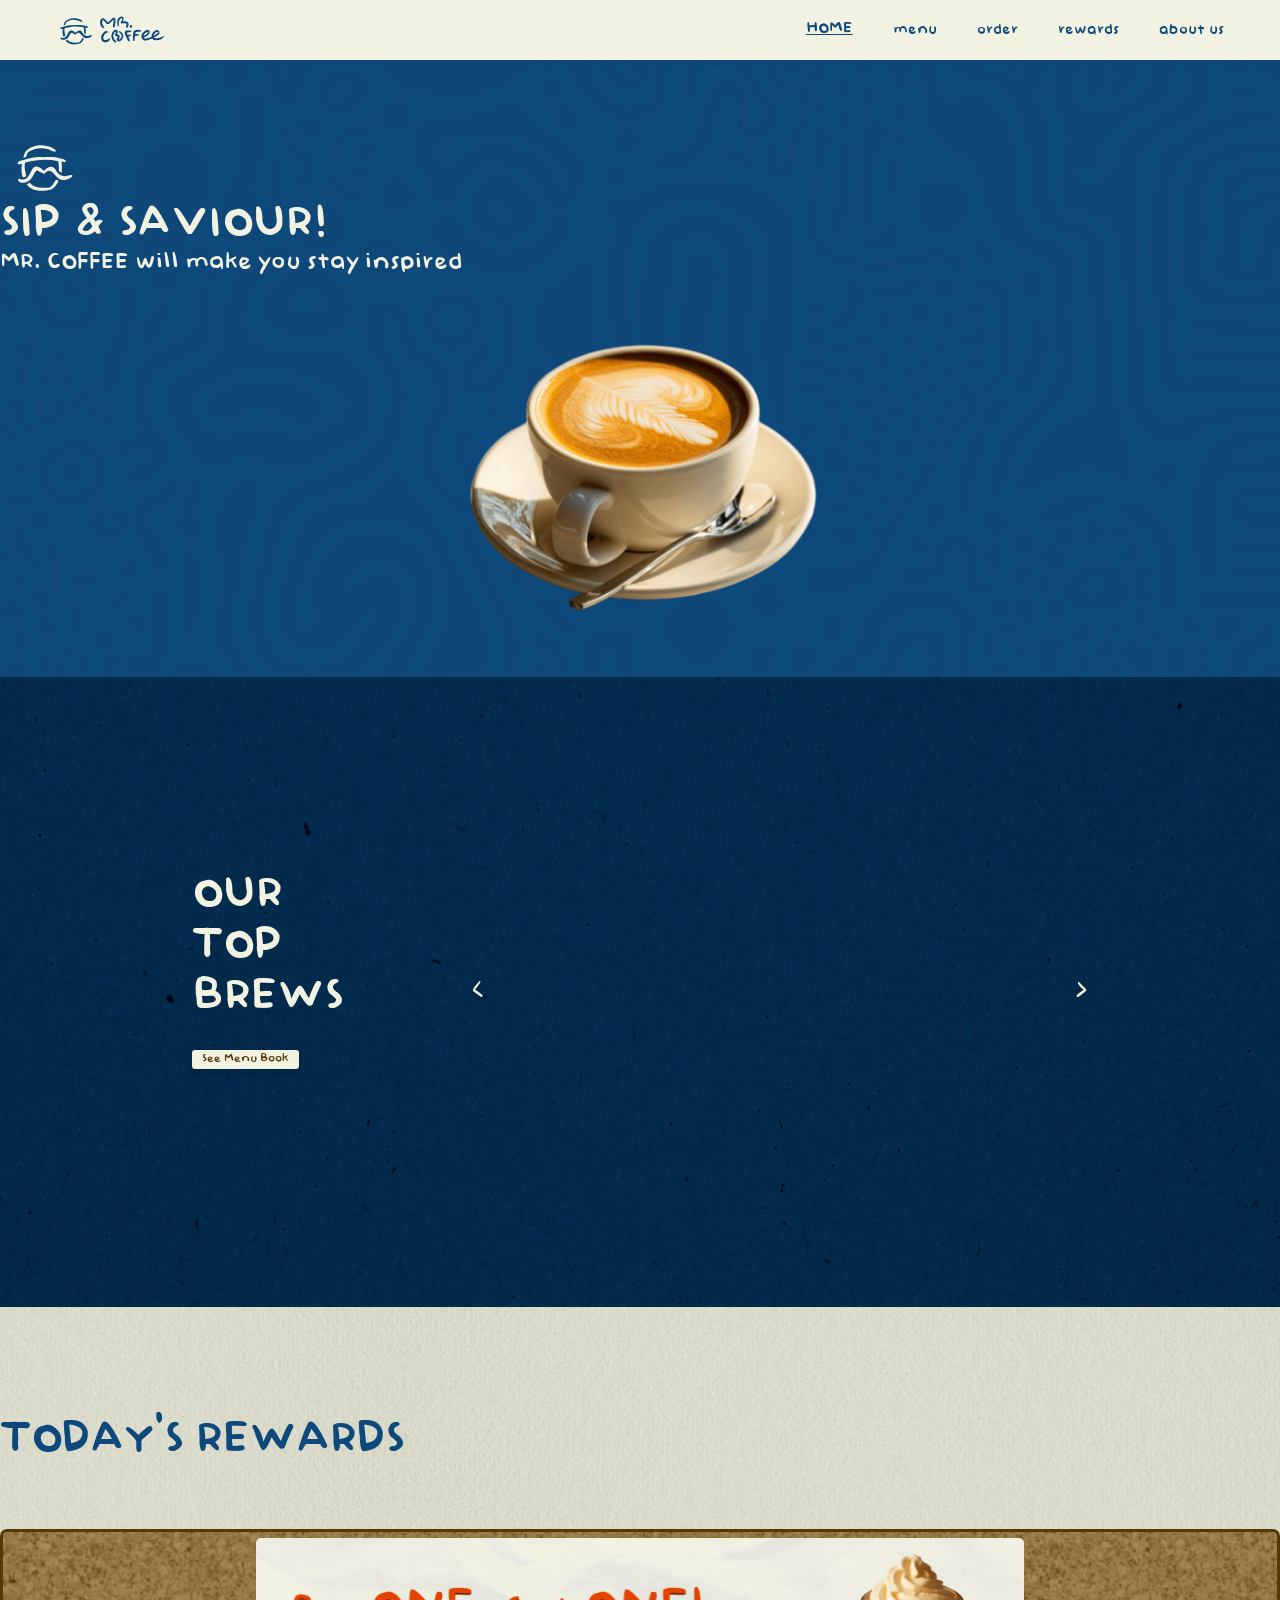
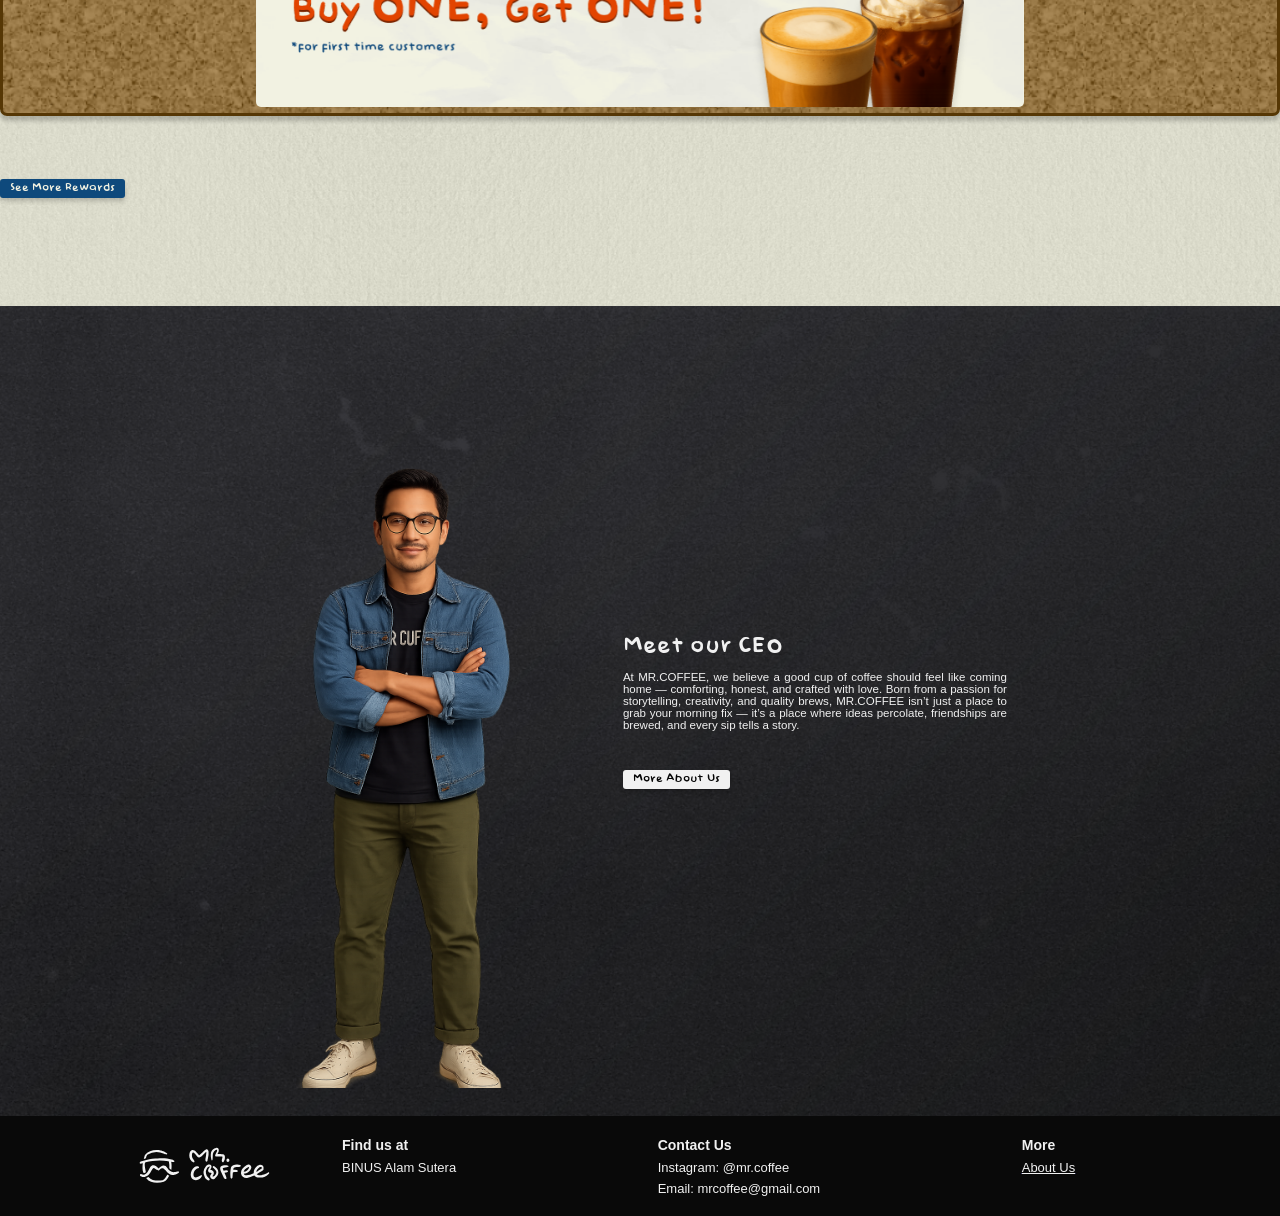
==== index.html @ 1f063736 "Rename home.html to index.html" ====
<!DOCTYPE html>
<html lang="en">
<head>
    <meta charset="UTF-8">
    <meta name="viewport" content="width=device-width, initial-scale=1.0">
    <title>MR. COFFEE</title>
    <link rel="icon" type="image/x-icon" href="/assets/vectors/icon_offwhite.svg">
    <link rel="stylesheet" href="/style.css">
</head>
<body>
    <header>
        <div id="header-div">
            <a>
                <img src="/assets/vectors/typeface_blue.svg" id="header-logo"> 
            </a>
            <div id="navbar">
                <a class="active">home</a>
                <a href="/html/menu.html">menu</a>
                <a href="/html/order.html">order</a>
                <a href="/html/rewards.html">rewards</a>
                <a href="/html/about us.html">about us</a>
            </div>
            <div id="navbar-mobile">
                <img src="/assets/vectors/hamburger-svgrepo-com.svg" id="hamburger"> 
            </div>
        </div>
        <div id="navbar-popup" class="hidden">
            <div id="sidebar">
                <div id="sidebar-navbar">
                    <a class="active">home</a>
                    <a href="/html/menu.html">menu</a>
                    <a href="/html/order.html">order</a>
                    <a href="/html/rewards.html">rewards</a>
                    <a href="/html/about us.html">about us</a>
                </div>
            </div>
        </div>
    </header>
    <main>
        <div id="main-banner">
            <div class="title-div fade">
                <img src="/assets/vectors/icon_offwhite.svg" id="banner-logo"> 
                <h1 id="main-banner-title" class="offwhite-text">SIP & SAVIOUR!</h1>
                <h2 id="tagline" class="offwhite-text">MR. COFFEE will make you stay inspired</h2>
            </div>
            <img src="/assets/images//main banner coffee.png" id="coffee-banner" class="fade">
        </div>

        <div id="top-sellers-banner">
            <div class="side-title-div">
                <h1 class="offwhite-text">OUR</h1>
                <h1 class="offwhite-text">TOP</h1>
                <h1 class="offwhite-text">BREWS</h1>
                <button id="menu-redirect" onclick="document.location='menu.html'">See Menu Book</button>
            </div>
            <div id="best-seller-items-div">
                <div id="left-arrow" class="arrows">
                    &lt;
                </div>
                <div id="carousel">
                </div>
                <div id="right-arrow" class="arrows">
                    &gt;
                </div>
            </div>
        </div>

        <div id="rewards-banner">
            <h1 class="blue-text">TODAY'S REWARDS</h1>
            <div class="corkboard" id="home-corkboard">
                <img src="/assets/images/dummy reward.png"> 
            </div>
            <button id="rewards-redirect" onclick="document.location='rewards.html'">See More Rewards</button>
        </div>

        <div id="about-us-banner">
            <img src="/assets/images/ceo.png">
            <div id="about-us-text">
                <h2 class="white-text">Meet our CEO</h2>
                <p class="white-text">
                    At MR.COFFEE, we believe a good cup of coffee should feel like coming home — comforting, honest, and crafted with love. Born from a passion for storytelling, creativity, and quality brews, MR.COFFEE isn’t just a place to grab your morning fix — it’s a place where ideas percolate, friendships are brewed, and every sip tells a story.
                </p>
                <button id="about-us-redirect" onclick="document.location='about us.html'">More About Us</button>
            </div>
        </div>
    </main>
    <footer>
        <img src="/assets/vectors/typeface_white.svg" id="footer-logo"> 
        <div id="footer-div">
            <div>
                <p class="footer-header">Find us at</p>
                <p>BINUS Alam Sutera</p>
            </div>
            <div>
                <p class="footer-header">Contact Us</p>
                <p>Instagram: @mr.coffee</p>
                <p>Email: mrcoffee@gmail.com</p>
            </div>
            <div style="margin-right: 6vw;">
                <p class="footer-header">More</p>
                <a href="/html/about us.html"><p>About Us</p></a>
            </div>
        </div>
    </footer>
</body>
<script src="/js/script.js"></script>
<script src="/js/home.js"></script>
</html>
---- style.css ----
@font-face {
  font-family: Baby Doll;
  src: url(/assets/fonts/baby_doll.ttf);
}

body {
    margin: 0;
}

header {
    height: 60px;
    background-color: #F2F2E2;
    box-shadow: 0 3px 5px rgba(0, 0, 0, 0.05);
    position: fixed;
    width: 100%;
    z-index: 100;
}

#header-div {
    height: 60px;
    display: flex;
    overflow: hidden;
    align-items: center;
    justify-content: space-between;
}

#header-div a img {
    height: 120px;
    margin-left: 4vw;
    margin-top: 5px;
}

#header-div a img:hover {
    cursor: pointer;
}

#navbar {
    display: flex;
    gap: 40px;
    margin-right: 4.4vw;
}

#navbar-mobile {
    display: none;
}

#navbar a {
    color: #0E497C;
    font-family: Baby Doll;
    font-size: 1rem;
    transition: 50ms;
    position: relative;
    text-decoration: none;
}

#navbar a:hover {
    font-size: 1.1rem;
    margin-top: -3px;
    cursor: pointer;
    color: #2273bb;
    text-transform: uppercase;
    transition: 100ms;
}

#navbar a.active {
    font-size: 1.1rem;
    margin-top: -2px;
    text-transform: uppercase;
    text-decoration: underline;
}

#navbar a.active:hover {
    color: #0E497C !important;
}

#navbar-mobile img {
    width: 20px;
    margin-right: 4.4vw;
}

#navbar-popup {
    position: absolute;
    z-index: 9;
}

#sidebar {
    position: absolute;
    width: 30vw;
    height: auto;
    background-color: #e9e9d5;
    left: 70vw;
    top: 0;
    border-bottom-left-radius: 5px;
    box-shadow: 0px 3px 5px rgba(0, 0, 0, 0.2);
}

#sidebar-navbar {
    display: flex;
    flex-direction: column;
    gap: 40px;
    text-align: center;
    padding-top: 20%;
    padding-bottom: 20%;
}

#sidebar-navbar a {
    color: #0E497C;
    font-family: Baby Doll;
    font-size: 1rem;
    transition: 50ms;
    position: relative;
    text-decoration: none;
}

#sidebar-navbar a.active {
    font-size: 1.1rem;
    margin-top: -2px;
    text-transform: uppercase;
    text-decoration: underline;
}

#main-banner {
    height: auto;
    background-image: url(/assets/images/main\ banner\ background.png);
    background-size: cover;
    padding-top: 60px;
    padding-bottom: 60px;
    display: flex;
    flex-direction: column;
    justify-content: space-between;
    overflow-y: hidden;
}

#top-sellers-banner {
    height: 70vh;
    background-image: url(/assets/images/best\ seller\ background.png);
    background-size: cover;
    display: flex;
    overflow: hidden;
    padding-left: 15vw;
    padding-right: 15vw;
    justify-content: space-between;
}

#rewards-banner {
    height: auto;
    background-image: url(/assets/images/rewards\ background.png);
    background-size: cover;
    justify-items: center;
}

#about-us-banner {
    height: 90vh;
    background-image: url(/assets/images/about\ us\ background.png);
    background-size: cover;
    display: flex;
    align-items: center;
    overflow: hidden;
    justify-content: center;
}

footer {
    height: 100px;
    background-color: rgb(9, 9, 9);
    overflow: hidden;
    display: flex;
    align-items: center;
    padding-left: 10vw;
    padding-right: 10vw;
}

#footer-div {
    padding-left: 5vw;
    justify-content: space-between;
    display: flex;
    height: auto;
    width: 80%;
    justify-self: center;
}

h1 {
    font-family: Baby Doll;
    font-size: 4vw;
    font-weight: 100;
    margin: 0;
    align-self: center;
    width: auto;
}

h2 {
    font-family: Baby Doll;
    font-size: 2vw;
    font-weight: 100;
    margin: 0;
    align-self: center;
    width: auto;
}

h3 {
    font-family: Baby Doll;
    font-size: 1.5vw;
    font-weight: 100;
    margin: 0;
    align-self: center;
    width: auto;
}

.offwhite-text {
    color: #F2F2E2;
}

.white-text {
    color: #f1f1f1;
}

.brown-text {
    color: #563705;
}

.blue-text {
    color: #0E497C;
}

.title-div {
    justify-items: center;
    flex-direction: column;
    margin-top: 7vh;
}

#coffee-banner {
    width: 30vw;
    margin-top: 5vh;
    align-self: center;
    justify-self: end;
    transition: 1000ms;
    user-select: none;
}

#coffee-banner:hover {
    transform: scale(1.02);
    transition: 1000ms;
}

.side-title-div {
    display: flexbox;
    align-content: center;
    padding-bottom: 5vh;
}

#banner-logo {
    width: 7vw;
    margin-bottom: -2vh;
    align-self: center;
    user-select: none;
}

#best-seller-items-div {
    display: flex;
    width: 100%;
    justify-content: space-between;
    height: 100%;
    align-items: center;
    padding-left: 10vw;
}

.best-seller-item { 
    justify-content: center;
    aspect-ratio : 1 / 1;
    height: 80%;
    align-items: center;
    display: none;
}

.best-seller-name { 
    font-family: Baby Doll;
    font-size: 1.3vw;
    letter-spacing: 0.2rem;
    color: #050505;
    text-align: center;
    width: auto;
    position: absolute;
    margin-top: 0vh;
    z-index: 2;
    background-image: url(/assets/images/cardboard.avif);
    filter: brightness(1.2);
    padding: 5px 3vw 1px 3vw;
    border-radius: 2px;
    box-shadow: 0px 4px 3px rgba(0, 0, 0, 0.3);
    transition: 500ms;
    text-transform: uppercase;
}

.best-seller-price {
    font-family: Baby Doll;
    font-size: 1.3vw;
    letter-spacing: 0.2rem;
    color: #61410F;
    text-align: center;
    width: auto;
    position: absolute;
    margin-top: 0vh;
    z-index: 1;
    background-color: #F2F2E2;
    padding: 0px 1vw 0px 1vw;
    border-radius: 2px;
    box-shadow: 0px 4px 3px rgba(0, 0, 0, 0.3);
    transition: 500ms;
}

.best-seller-name h3 { 
    margin: 0;
}

.best-seller-price h3 { 
    margin: 0;
}

.best-seller-image { 
    display: flex;
    width: 100%;
    justify-content: center;
    z-index: 0;
}

.best-seller-image img { 
    height: 15vw;
    filter: drop-shadow(0px 10px 10px rgba(0, 0, 0, 0.3)) grayscale(100%);
    transition: 500ms;
    user-select: none;
}

.best-seller-item:hover .best-seller-image img { 
    filter: drop-shadow(0px 10px 10px rgba(0, 0, 0, 0.3)) grayscale(40%);
    transform: scale(1.03);
    padding-bottom: 3vh;
    transition: 500ms;
}

.best-seller-item:hover .best-seller-name{ 
    font-size: 1.6vw;
    margin-top: 25vh;
    padding: 5px 3vw 3px 3vw;
    transition: 500ms;
}

.best-seller-item:hover .best-seller-price{ 
    margin-top: calc(25vh - 5vw);
    transition: 500ms;
    font-size: 1.6vw;
    transition-delay: 50ms;
    opacity: 100;
}

button {
    font-size: 1vw;
    font-family: Baby Doll;
    border-radius: 3px;
    border: none;
    padding: 3px 10px 3px 10px;
    box-shadow: 0px 3px 5px rgba(0, 0, 0, 0.2);
    transition: 100ms;
    width: auto;
}

button:hover {
    transform: scale(1.03);
    filter: brightness(0.9);
    cursor: pointer;
    transition: 100ms;
}

button:active {
    filter: brightness(0.7);
    transition: 0;
}

#menu-redirect {
    background-color: #F2F2E2;
    color: #563705;
    margin-top: 3vh;
}

.arrows {
    user-select: none;
    font-size: 2vw;
    font-family: Baby Doll;
    color: #F2F2E2;
    transition: 100ms;
    z-index: 3;
    text-shadow: 0px 3px 5px rgba(0, 0, 0, 0.2);
}

.arrows:hover {
    filter: brightness(0.9);
    cursor: pointer;
    transition: 100ms;
}

.arrows:active {
    filter: brightness(0.7);
    transition: 100ms;
}

@keyframes fading {
    0% { opacity: 0;}
    10% { opacity: 1;}
    90% { opacity: 1;}
    100% { opacity: 0;}
}

.slide-active {
    display: flex;
    animation: fading 5s forwards;
}

.corkboard {
    background-image: url(/assets/images/cork\ board.png);
    background-size: cover;
    border-radius: 7px;
    border-color: #563705;
    border-width: 3px;
    border-style: solid;
    box-shadow: 0px 5px 4px rgba(0, 0, 0, 0.2);
}

#home-corkboard {
    margin-top: 7vh;
    justify-self: center;
    display: flex;
    justify-content: center;
    align-content: center;
    padding: 0.5vw;
}

#rewards-banner h1 {
    padding-top: 12vh;
    justify-self: center;
}

#home-corkboard img {
    width: 60vw;
    border-radius: 5px;
    transition: 500ms;
}

#home-corkboard img:hover {
    filter: brightness(1.05);
    transform: scale(1.005);
    transition: 500ms;
    cursor: pointer;
}

#rewards-redirect {
    margin-top: 7vh;
    margin-bottom: 12vh;
    background-color: #0E497C;
    color: #F2F2E2;
}

#about-us-banner img {
    height: 50vw;
    margin-top: calc(30vw - 30vh);
    user-select: none;
}

#about-us-text {
    width: 30%;
    margin-right: 6vw;
}

#about-us-text p {
    font-family: Helvetica, sans-serif;
    font-weight: 400;
    font-size: 0.9vw;
    text-wrap: wrap;
    text-align: justify;
}

#about-us-redirect {
    background-color: #f1f1f1;
    color: #050505;
    margin-top: 3vh;
}

#footer-logo {
    height: 150px;
    user-select: none;
}

footer div p {
    color: #f1f1f1;
    font-family: Helvetica, sans-serif;
    font-size: 13px;
    text-wrap: wrap;
    line-height: 8px;
}

.footer-header {
    font-size: 14px;
    font-weight: bold;
    line-height: 10px;
}

footer div a p {
    text-decoration: underline;
}

footer div a p:hover {
    filter: brightness(0.9);
    cursor: pointer;
}

#menu-div, #order-div, #rewards-div {
    height: auto;
    min-height: calc(82vh - 160px);
    padding-top: calc(60px + 8vh);
    padding-bottom: 10vh;
    background-image: url(/assets/images/rewards\ background.png);
    justify-items: center;
}

#menu-div > :first-child, #order-div > :first-child, #rewards-div > :first-child, #ceo-div > :first-child, #order-complete > :first-child {
    font-size: 3vw;
}

#menu-container {
    display: flex;
    margin-top: 5vh;
    width: 60vw;
    aspect-ratio: 5/3;
    gap: 3%;
}

#order-container {
    display: flex;
    margin-top: 5vh;
    width: 100%;
    justify-content: center;
    gap: 5%
}

#rewards-container {
    display: flex;
    margin-top: 5vh;
    width: 100%;
    justify-content: center;
    gap: 2%;
}

#left-menu {
    height: 100%;
    width: 65%;
    background-image: url(/assets/images/white\ carton.png);
    background-size: cover;
    border-radius: 5px;
    box-shadow: 0px 5px 4px rgba(0, 0, 0, 0.2);
}

#right-menu {
    height: 60%;
    width: 35%;
    background-image: url(/assets/images/blue\ carton.png);
    background-size: cover;
    border-radius: 5px;
    box-shadow: 0px 5px 4px rgba(0, 0, 0, 0.2);
    margin-top: 2%;
}

#right-menu-div {
    display: flex;
    flex-direction: column;
    padding: 6%;
    padding-top: 8%;
}

#order-button {
    align-self: end;
    background-color: #F2F2E2;
    color: #563705;
}

#order-button:disabled {
    background-color: #cacaca;
    color: #636363;
}

#order-button:disabled:hover {
    transform: scale(1);
    filter: brightness(1);
    cursor: auto;
}

#right-menu-div h2 {
    align-self: baseline;
}

#order-list {
    height: 13vw;
    width: 84%;
    margin-bottom: 1vw;
    padding-top: 4%;
    padding-left: 8%;
    padding-right: 8%;
    overflow-y: auto;
}

#order-list::-webkit-scrollbar {
    width: 0.3vw;
}

#order-list::-webkit-scrollbar-thumb {
    background-color: #f1f1f1;
    border-radius: 1vw;
}

#order-list::-webkit-scrollbar-thumb:hover {
    cursor: pointer;
}

#order-list p {
    font-family: Baby Doll;
    color: #f1f1f1;
    font-size: 0.8vw;
    margin: 0;
    margin-bottom: 5%;
}

#order-list img {
    width: 0.5vw;
}

#order-list img:hover {
    cursor: pointer;
    filter: brightness(0.9);
}

.order-item {
    display: flex;
    width: 100%;
    justify-content: space-between;
    align-items: baseline;
}

#order-name {
    display: flex;
    justify-content: baseline;
    overflow-wrap: break-word;
    width: 80%;
    align-self: flex-start;
    margin-top: 1%;
}

.order-counter {
    display: flex;
    width: 20%;
    justify-content: space-between;
}

.order-counter p {
    font-size: 1vw !important;
}

#order-name > :first-child {
    margin-right: 5%;
}

#menu-header {
    display: flex;
    height: 10%;
    flex-direction: column;
    justify-content: space-around;
    padding-top: 4%;
}

#menu-list {
    height: 70%;
    display: flex;
    flex-direction: column;
    align-items: center;
    padding-top: 2%;
}

#top-menu-header {
    width: 100%;
}

#bottom-menu-header {
    width: 70%;
}

.menu-header-text {
    display: flex;
    justify-content: space-between;
    padding-left: 2vw;
    padding-right: 2vw;
}

.menu-header-text p {
    margin: 0;
    font-family: Baby Doll;
    font-size: 1vw;
    transition: 100ms;
    user-select: none;
}

.menu-header-text p:hover {
    cursor: pointer;
    filter: brightness(1.5);
    transition: 100ms;
}

.menu-header-line {
    width: calc(100% - 3vw);
    height: 0.07vw;
    background-color: #563705;
    justify-self: center;
    margin-top: 0.2%;
}

.menu-active {
    background-color: #563705;
    text-transform: uppercase;
    color: #F2F2E2;
    padding-left: 1%;
    padding-right: 1%;
    border-radius: 2px;
}

.menu-active:hover {
    filter: brightness(1) !important; 
}

#menu-category {
    width: 90%;
    height: 100%;
    padding-top: 2%;
}

#menu-items {
    padding-left: 2%;
    margin-top: 2%;
    height: 90%;
    overflow-x: hidden;
}

#menu-items::-webkit-scrollbar {
    width: 0.3vw;
}

#menu-items::-webkit-scrollbar-thumb {
    background-color: #563705;
    border-radius: 1vw;
}

#menu-items::-webkit-scrollbar-thumb:hover {
    cursor: pointer;
}

#menu-category h2 {
    text-transform: uppercase;
}

@keyframes appear {
    to {
        opacity: 1;
    }
}

@keyframes disappear {
    to {
        opacity: 0;
    }
}

.menu-item {
    display: flex;
    height: 2.5vw;
    justify-content: space-between;
    align-items: center;
    opacity: 0;
    animation: appear 500ms forwards;
}

.menu-item p {
    font-size: 1.2vw;
    font-family: Baby Doll;
    color: #563705;
    transition: 100ms;
}

.menu-item img {
    width: 1.3vw;
    margin-left: 1vw;
    margin-right: 1vw;
    transition: 100ms;
    user-select: none;
}

.menu-item img:hover {
    cursor: pointer;
    filter: brightness(1.5);
    transition: 100ms;
}

.menu-item div {
    display: flex;
    justify-content: end;
}

#overlay {
    display: none;
    flex-direction: column;
    align-items: center;
    justify-content: center;
    position: absolute;
    width: 34vw;
    height: 25vw;
    z-index: 1;
}

#overlay img {
    height: 40%;
    filter: drop-shadow(0px 10px 5px rgba(0, 0, 0, 0.2));
}

#overlay h2 {
    margin-top: 1vw;
}

#overlay p {
    font-size: 1.2vw;
    font-family: Baby Doll;
    color: #563705;
    margin: 0;
    width: 32vw;
    overflow-wrap: break-word;
    text-align: center;
}

#overlay > :nth-child(4) {
    margin-top: 5%;
    background-color: #563705;
    color: #F2F2E2;
    font-size: 1.2vw;
}

#overlay > :nth-child(5) {
    margin-top: 2%;
    font-size: 1vw;
    background-color: #F2F2E2;
    color: #563705;
}

.hidden {
    display: none !important;
}

@keyframes appear-fading {
    0% { opacity: 0;}
    100% { opacity: 1;}
}

.show {
    display: flex !important;
    animation: appear-fading 500ms forwards;
}

.alert {
    height: 8%;
    width: 50%;
    background-image: url(/assets/images/cardboard.avif);
    border-radius: 2px;
    animation: appear-fading 500ms forwards;
    display: flex;
    align-items: center;
    justify-content: center;
    box-shadow: 0 3px 5px rgba(0, 0, 0, 0.2);
    margin-bottom: 10%;
}

.alert p {
    color: #050505 !important;
}

#receipt {
    display: flex;
    flex-direction: column;
    height: 33vw;
    width: 15vw;
    filter: drop-shadow(0px 5px 4px rgba(0, 0, 0, 0.2));
    background-image: url(/assets/images/receipt\ paper.png);
    background-size: 19vw 37vw;
    align-items: center;
    padding: 2vw;
    justify-content: space-between;
}

#receipt p {
    font-family: Helvetica, sans-serif;
    font-size: 0.9vw;
    line-height: 0;
}

.bold {
    font-weight: bold;
}

#receipt-title {
    width: 100%;
    font-style: italic;
    justify-items: center;
    user-select: none;
}

#receipt-details {
    width: 100%;
    height: 60%;
    justify-items: baseline;
    align-items: baseline;
    overflow-y: auto;
}

#receipt-orders {
    width: 100%;
    margin-bottom: 15%;
}

.receipt-item {
    width: 100%;
    display: flex;
    flex-direction: column;
}

#receipt-orders .receipt-item-name p {
    margin-block-end: 1%;
}

.receipt-item-name {
    display: flex;
    width: 95%;
    justify-content: space-between;
    align-self: baseline;
}

#receipt-orders .receipt-item-name > :last-child {
    color: #636363;
}

.receipt-item-total {
    display: flex;
    width: 95%;
    justify-content: space-between;
    align-self: flex-end;
    font-style: italic;
}

#receipt-details::-webkit-scrollbar {
    width: 0.8vw;
}

#receipt-details::-webkit-scrollbar-thumb {
    background-color: #636363;
    border-radius: 1vw;
    background-clip: content-box;
    border: 0.35vw solid transparent;
}

#receipt-details::-webkit-scrollbar-thumb:hover {
    cursor: pointer;
}

#receipt-addons {
    width: 100%;
}

#receipt-addons .receipt-item-name {
    width: 100%;
}

#receipt-addons .receipt-item-name > :last-child {
    font-style: italic;
}

#receipt-total {
    width: 100%;
    font-style: italic;
    justify-items: center;
    user-select: none;
}

#receipt-total > :nth-child(3) {
    user-select: text;
    font-size: 1.2vw;
}

#receipt-subtotal {
    user-select: text;
    width: 100%;
    font-style: normal;
    text-align: end;
    margin-bottom: 15%;
}

#order-container-right {
    width: 40vw;
}

#order-container-right p {
    font-family: Baby Doll;
    font-size: 1.3vw;
}

#order-box {
    display: flex;
    flex-direction: column;
    height: auto;
    background-image: url(/assets/images/blue\ carton.png);
    background-size: cover;
    border-radius: 5px;
    box-shadow: 0px 5px 4px rgba(0, 0, 0, 0.2);
    padding: 5%;
}

#order-box p {
    font-size: 1.2vw;
    color: #F2F2E2;
    margin: 0;
    margin-bottom: 0.5%;
}

form {
    display: flex;
    flex-direction: column;
}

form span {
    height: auto;
}

input[type="text"] {
    margin-bottom: 5%;
    width: 98%;
    height: 7%;
    padding: 0;
    padding-left: 1%;
    padding-right: 1%;
    padding-top: 0.5%;
    padding-bottom: 0.5%;
    border-width: 0;
    background-color: rgba(0, 0, 0, 0);
    border: 0.1vw solid rgba(255, 255, 255, 0.1);
    border-bottom: 0.1vw solid #F2F2E2;
    color: #F2F2E2;
    font-family: Helvetica, sans-serif;
    font-size: 0.9vw;
    border-top-left-radius: 3px;
    border-top-right-radius: 3px;
    background-color: rgba(255, 255, 255, 0.05);
}

input[type="text"]:focus {
    outline: 0;
    background-color: rgba(255, 255, 255, 0.1);
    transition: 100ms;
}

label {
    display: flex;
    position: relative;
    width: fit-content;
}

label p {
    color: #F2F2E2;
    font-family: Baby Doll;
    font-size: 0.9vw !important;
}

input[type="radio"], input[type="checkbox"] {
    width: 0.8vw;
    height: 0.8vw;
    margin: 0;
    margin-right: 0.5vw;
    z-index: 1;
    opacity: 0;
}

input[type="radio"]:hover, input[type="checkbox"]:hover, label:hover {
    cursor: pointer;
}

#form-addons, #form-payment {
    display: flex;
    margin-bottom: 1.5vw;
    width: 97%;
    justify-content: space-between;
    justify-self: end;
}

.form-addons-col, .form-payment-col {
    width: calc(100% / 3);
}

.form-addons-col {
    display: flex;
    flex-direction: column;
}

.form-addons-col label, .form-payment-col label{
    margin-top: 5%;
}

#check-out-button {
    background-color: #F2F2E2;
    color: #563705;
    margin-top: 2%;
}

.checkmark {
    position: absolute;
    top: 0;
    left: 0;
    width: 0.8vw;
    height: 0.8vw;
    background-color: #F2F2E2;
    border-radius: 0.4vw;
}

.checkmark-after {
    position: absolute;
    top: 0.1vw;
    left: 0.1vw;
    width: 0.6vw;
    height: 0.6vw;
    background-color: #2273bb;
    border-radius: 0.3vw;
    opacity: 0;
    transition: 100ms;
}

input[type="radio"]:hover + .checkmark, input[type="checkbox"]:hover + .checkmark {
    filter: brightness(0.9);
}

input[type="radio"]:active + .checkmark, input[type="checkbox"]:active + .checkmark{
    filter: brightness(0.8);
    transition: 100ms;
}

input[type="radio"]:checked ~ .checkmark-after, input[type="checkbox"]:checked ~ .checkmark-after {
    opacity: 1;
    transition: 100ms;
}

#rewards-corkboard {
    justify-self: center;
    display: flex;
    flex-direction: column;
    justify-content: center;
    align-content: center;
    padding: 0.5vw;
    width: 100%;
    gap: 0.5vw;
}

#rewards-corkboard img {
    border-radius: 5px;
    transition: 500ms;
    filter: drop-shadow(0px 3px 5px rgba(0, 0, 0, 0.3));
}

#rewards-corkboard img:hover {
    filter: brightness(1.05) drop-shadow(0px 3px 5px rgba(0, 0, 0, 0.3));
    transform: scale(1.005);
    transition: 500ms;
    cursor: pointer;
}

#rewards-container-left {
    width: 50%;
}

#rewards-container-right {
    width: 20%;
    display: flex;
    flex-direction: column;
    align-items: center;
}

#rewards-container-right p {
    font-family: Baby Doll;
    color: #050505;
    text-align: center;
    font-size: 1vw;
    width: 70%;
}

#rewards-container-right > :nth-child(2) {
    width: 60%;
    filter: drop-shadow(0px 3px 5px rgba(0, 0, 0, 0.3));
}

.app-downloads {
    width: 60%;
    display: flex;
    gap: 4%;
    margin-top: 5%;
}

.app-downloads a{
    width: 48%;
}

.app-downloads a img {
    width: 100%;
    transition: 100ms;
    filter: drop-shadow(0px 2px 3px rgba(0, 0, 0, 0.2));
}

.app-downloads a img:hover {
    cursor: pointer;
    filter: brightness(1.1) drop-shadow(0px 2px 3px rgba(0, 0, 0, 0.2));
    transform: scale(1.01);
    transition: 100ms;
}

#sub-rewards {
    display: flex;
    flex-direction: column;
    width: 100%;
    gap: 0.5vw;
}

.sub-rewards-row {
    display: flex;
    flex-direction: row;
    gap: 0.5vw;
}

#main-reward {
    width: 100%;
    display: flex;
}

#main-reward img {
    width: 100%;
}

.sub-rewards-row img {
    width: calc(50% - 0.25vw);
}

.fade {
    animation: appear-fading 300ms forwards;
}

#about-us-div {
    height: auto;
    min-height: calc(100vh - 100px);
    justify-items: center;
}

#ceo-div {
    background-image: url(/assets/images/about\ us\ background.png);
    background-size: cover;
    justify-items: center;
    padding-top: calc(60px + 8vh);
}

#ceo-sub-div {
    height: 40vw;
    display: flex;
    align-items: center;
    overflow: hidden;
    justify-content: center;
}

#ceo-div img {
    height: 50vw;
    margin-top: 20vw;
    user-select: none;
}

#vision-mission-div {
    width: 100%;
    background-image: url(/assets/images/main\ banner\ background.png);
    background-size: cover;
    justify-items: center;
    height: 35vw;
    align-content: center;
}

#vision-mission-div p {
    font-family: Baby Doll;
    font-size: 1vw;
    margin: 0;
    width: 50%;
    text-align: center;
    margin-top: 0.5%;
}

#vision-mission-div > :nth-child(3) {
    margin-top: 3%;
}

#mr-coffee-div {
    width: 100%;
    background-image: url(/assets/images/rewards\ background.png);
    background-size: cover;
    justify-items: center;
    height: 45vw;
    display: flex;
    align-items: center;
    overflow: hidden;
    justify-content: center;
}

#ceo-sub-text {
    width: 30%;
    margin-right: 6vw;
}

#ceo-sub-text p, #mr-coffee-div p {
    font-family: Helvetica, sans-serif;
    font-weight: 400;
    font-size: 0.9vw;
    text-wrap: wrap;
    text-align: justify;
}

#mr-coffee-text {
    width: 30%;
}

#mr-coffee-div img {
    width: 25vw;
    user-select: none;
}

@keyframes darker {
    to {
        filter: brightness(0.5);
    }
}

.darker {
    animation: darker 500ms forwards;
}

.popup {
    position: absolute;
    background-image: url(/assets/images/popup\ bg.png);
    background-size: cover;
    width: 50vw;
    height: 25vw;
    box-shadow: 0px 3px 5px rgba(0, 0, 0, 0.2);
    z-index: 3;
    border-radius: 5px;
    left: 25vw;
    top: 25vh;
    display: flex;
}

.close {
    position: absolute;
    font-family: Baby Doll;
    font-size: 2vw;
    margin-left: 2%;
    margin-top: 1%;
    color: #0E497C;
    transition: 100ms;
    user-select: none;
}

.close:hover {
    cursor: pointer;
    filter: brightness(1.5);
    transition: 100ms;
}

.left-popup {
    width: 60%;
    height: 100%;
    display: flex;
    flex-direction: column;
    justify-content: center;
    text-align: left;
    color: #0E497C;
}

.left-popup h1 {
    font-size: 3vw;
    width: 70%;
}

.left-popup h2 {
    font-size: 1.2vw;
    width: 70%;
    margin-top: 5%;
}

.right-popup {
    width: 40%;
    height: 100%;
    display: flex;
    flex-direction: column;
    align-items: center;
    justify-content: center;
}

.right-popup img {
    width: 60%;
}

#order-complete {
    height: auto;
    min-height: calc(82vh - 160px);
    padding-top: calc(60px + 8vh);
    padding-bottom: 10vh;
    background-image: url(/assets/images/rewards\ background.png);
    justify-items: center;
    align-content: center;
}

#order-complete-container {
    justify-items: center;
}

#order-complete-container img {
    width: 25vw;
}

#order-complete-container h2 {
    width: 60%;
    text-align: center;
    color: #0E497C;
}

#complete-button {
    margin-top: 3vw;
    background-color: #563705;
    color: #F2F2E2;
}

#subtotal-nominal {
    margin-bottom: 10%;
}

@media (max-width: 768px) {
    .popup {
        width: 80vw;
        height: 50vw;
        left: 10vw;
        top: 25vh;
    }

    .close {
        font-size: 5vw;
    }

    .left-popup h1 {
        font-size: 5vw;
        width: 60%;
    }

    .left-popup h2 {
        font-size: 3vw;
        width: 60%;
    }

    .right-popup {
        padding-right: 5%;
    }

    .right-popup img {
        width: 80%;
    }

    .right-popup .app-downloads {
        width: 80%;
        flex-direction: column;
        align-items: center;
        margin-top: 10%;
    }

    .right-popup .app-downloads a {
        width: 70%;
    }

    #order-complete h1 {
        font-size: 8vw !important;
    }

    #order-complete-container img {
        width: 60vw;
    }

    #order-complete-container h2 {
        width: 80%;
        font-size: 5vw !important;
    }

    #complete-button {
        margin-top: 20%;
        width: 40vw;
        height: 5vw;
        padding: 0;
        font-size: 4vw;
    }

    #navbar-mobile {
        display: flex;
    }

    #navbar {
        display: none;
    }

    #main-banner h1 {
        font-size: 10vw;
    }

    #main-banner h2 {
        font-size: 4vw;
    }

    #banner-logo {
        width: 20vw;
    }

    #coffee-banner {
        width: 60vw;
    }
    
    #top-sellers-banner {
        height: auto;
        padding-top: 10%;
        padding-bottom: 10%;
        padding-left: 5%;
        padding-right: 5%;
        align-items: center;
        flex-direction: column;
    }

    .side-title-div {
        padding-bottom: 3%;
        justify-items: center;
        margin-top: 10%;
    }

    .side-title-div h1, #rewards-banner h1 {
        font-size: 8vw;
        text-align: center;
    }

    #menu-redirect {
        width: 30vw;
        height: 5vw;
        padding: 0;
        font-size: 4vw;
    }

    #best-seller-items-div {
        padding: 0;
        margin-top: 10%;
        width: 100%;
        min-height: 55vw;
    }

    #left-arrow, #right-arrow {
        font-size: 5vw;
    }

    .best-seller-image img { 
        height: 40vw;
    }
    
    .best-seller-name h3 {
        font-size: 4vw !important;
    }

    .best-seller-item:hover .best-seller-name{ 
        font-size: 1.6vw;
        margin-top: 5vh;
        padding: 5px 3vw 3px 3vw;
        transition: 500ms;
    }

    .best-seller-price h3 {
        font-size: 4vw;
    }

    .best-seller-item:hover .best-seller-price{ 
        margin-top: calc(10vh + 5vw);
        transition: 500ms;
        font-size: 1.6vw;
        transition-delay: 50ms;
        opacity: 100;
    }

    #home-corkboard {
        padding: 0.5vw;
    }

    #home-corkboard img {
        width: 80vw;
    }

    #rewards-redirect {
        width: 40vw;
        height: 5vw;
        padding: 0;
        font-size: 4vw;
    }

    #about-us-banner {
        height: auto;
        padding-top: 20%;
        padding-bottom: 20%;
        flex-direction: column;
        align-items: center;
    }

    #about-us-banner img {
        margin: 0;
        align-self: center;
    }

    #about-us-text {
        width: 50%;
        text-align: center;
        margin: 0;
        margin-top: 10%;
    }

    #about-us-text p {
        font-size: 3vw;
    }

    #about-us-text h2 {
        font-size: 5vw;
    }

    #about-us-redirect {
        width: 40vw;
        height: 5vw;
        padding: 0;
        font-size: 4vw;
        margin-top: 20%;
    }

    #overlay {
        width: 81vw;
        height: 70vw;
        align-items: center;
        text-align: center;
    }

    .alert {
        width: 70%;
    }

    #overlay p {
        width: 90%;
    }

    #overlay h2 {
        font-size: 6vw !important;
    }

    #overlay button {
        width: 40vw;
        height: 5vw;
        padding: 0;
        font-size: 4vw !important;
    }

    footer {
        height: auto;
        justify-content: space-around;
    }

    footer img {
        width: 25vw;
    }

    #footer-div {
        flex-direction: column;
        padding-top: 5vw;
        padding-bottom: 5vw;
        width: fit-content;
    }

    .footer-header {
        font-size: 2.5vw;
    }
    
    footer div p {
        font-size: 2vw;
    }

    #menu-container {
        flex-direction: column;
        align-items: center;
        width: 90vw;
    }

    #menu-header {
        height: 15%;
        padding-left: 1%;
        padding-right: 1%;
    }

    #left-menu {
        width: 100%;
        height: 200%;
    }

    #right-menu {
        width: 90%;
        height: 150%;
        margin-top: 5vw;
    }

    #right-menu-div {
        height: 86%;
    }

    #right-menu-div h2 {
        font-size: 7vw;
    }

    #left-menu p {
        font-size: 3.8vw;
    }

    #top-menu-header, #bottom-menu-header {
        text-align: center;
    }

    #bottom-menu-header {
        width: 100%;
    }

    .menu-header-line {
        width: calc(100% - 4vw);
    }

    #menu-category h2 {
        font-size: 7vw;
        margin-top: 2vw;
    }

    #order-button {
        width: 30vw;
        height: 5vw;
        padding: 0;
        font-size: 4vw;
    }

    #order-list {
        height: 55vw;
        width: 96%;
        margin-bottom: 1vw;
        padding-top: 4%;
        padding-left: 2%;
        padding-right: 2%;
        overflow-y: auto;
    }

    .order-item p {
        font-size: 3.8vw !important;
    }

    .order-item img {
        width: 2vw !important;
    }

    #menu-div, #order-div, #rewards-div {
        height: auto;
        min-height: calc(82vh - 160px);
        padding-top: calc(60px + 5vh);
        padding-bottom: 10vh;
        background-image: url(/assets/images/rewards\ background.png);
        justify-items: center;
    }

    #menu-div > :first-child, #order-div > :first-child, #rewards-div > :first-child, #ceo-div > :first-child {
        font-size: 7vw;
    }

    .menu-item p {
        font-size: 4.5vw !important;
    }

    .menu-item {
        margin-top: 3vw;
        margin-bottom: 6vw;
    }

    .menu-item img {
        width: 6vw;
    }

    #menu-items::-webkit-scrollbar {
        width: 0.7vw;
    }

    #order-container {
        flex-direction: column;
        align-items: center;
    }

    #receipt {
        display: flex;
        flex-direction: column;
        height: 99vw;
        width: 45vw;
        filter: drop-shadow(0px 5px 4px rgba(0, 0, 0, 0.2));
        background-image: url(/assets/images/receipt\ paper.png);
        background-size: 57vw 111vw;
        align-items: center;
        padding: 6vw;
        justify-content: space-between;
    }

    #receipt p {
        font-size: 2.5vw;
    }

    #receipt-total > :nth-child(3) {
        font-size: 4vw;
    }

    #order-container-right {
        margin-top: 5vw;
        width: 80%;
        justify-items: center;
    }

    #order-container-right > :first-child {
        text-align: center;
        font-size: 5vw;
    }

    #order-box {
        width: 100%;
    }

    #order-box form div p {
        font-size: 5vw;
        margin-bottom: 5%;
        margin-top: 2%;
    }

    #order-box form div input[type="text"] {
        font-size: 4vw;
    }

    .form-addons-col label p, .form-payment-col label p {
        font-size: 4vw !important;
    }

    input[type="radio"], input[type="checkbox"] {
        width: 3vw;
        height: 3vw;
    }

    .checkmark {
        position: absolute;
        top: 0;
        left: 0;
        width: 3vw;
        height: 3vw;
        background-color: #F2F2E2;
        border-radius: 1.5vw;
    }

    .checkmark-after {
        position: absolute;
        top: 0.5vw;
        left: 0.5vw;
        width: 2vw;
        height: 2vw;
        background-color: #2273bb;
        border-radius: 1vw;
        opacity: 0;
        transition: 100ms;
    }

    #check-out-button {
        width: 100%;
        height: 5vw;
        padding: 0;
        font-size: 4vw;
        margin-top: 8%;
        margin-bottom: 3%;
    }

    #rewards-container {
        flex-direction: column;
        align-items: center;
    }

    #rewards-container-right {
        width: 70%;
        margin-top: 10%;
        margin-bottom: 10%;
    }

    #rewards-container-right p {
        font-size: 5vw;
        width: 100%;
    }

    #rewards-container-right > :nth-child(2) {
        width: 60%;
    }

    #rewards-container-left {
        width: 80%;
    }

    #about-us-div p {
        font-size: 2.5vw;
    }

    #ceo-sub-div {
        margin-top: 10%;
        height: auto;
        padding-bottom: 10%;
    }

    #ceo-sub-div img {
        margin: 0;
    }

    #ceo-sub-text {
        width: 50%;
        margin-right: 6vw;
    }

    #ceo-sub-text h2, #mr-coffee-div h2 {
        font-size: 5vw !important;
    }

    #ceo-sub-text h3, #mr-coffee-div h3 {
        font-size: 4vw !important;
    }

    #vision-mission-div {
        height: auto;
        padding-top: 10%;
        padding-bottom: 10%;
    }

    #vision-mission-div h2 {
        font-size: 5vw;
        margin-bottom: 3%;
    }

    #vision-mission-div > :nth-child(3) {
        margin-top: 10% !important;
    }

    #mr-coffee-div {
        height: auto;
        padding-top: 10%;
        padding-bottom: 10%;
    }

    #mr-coffee-text {
        width: 50%;
    }
}
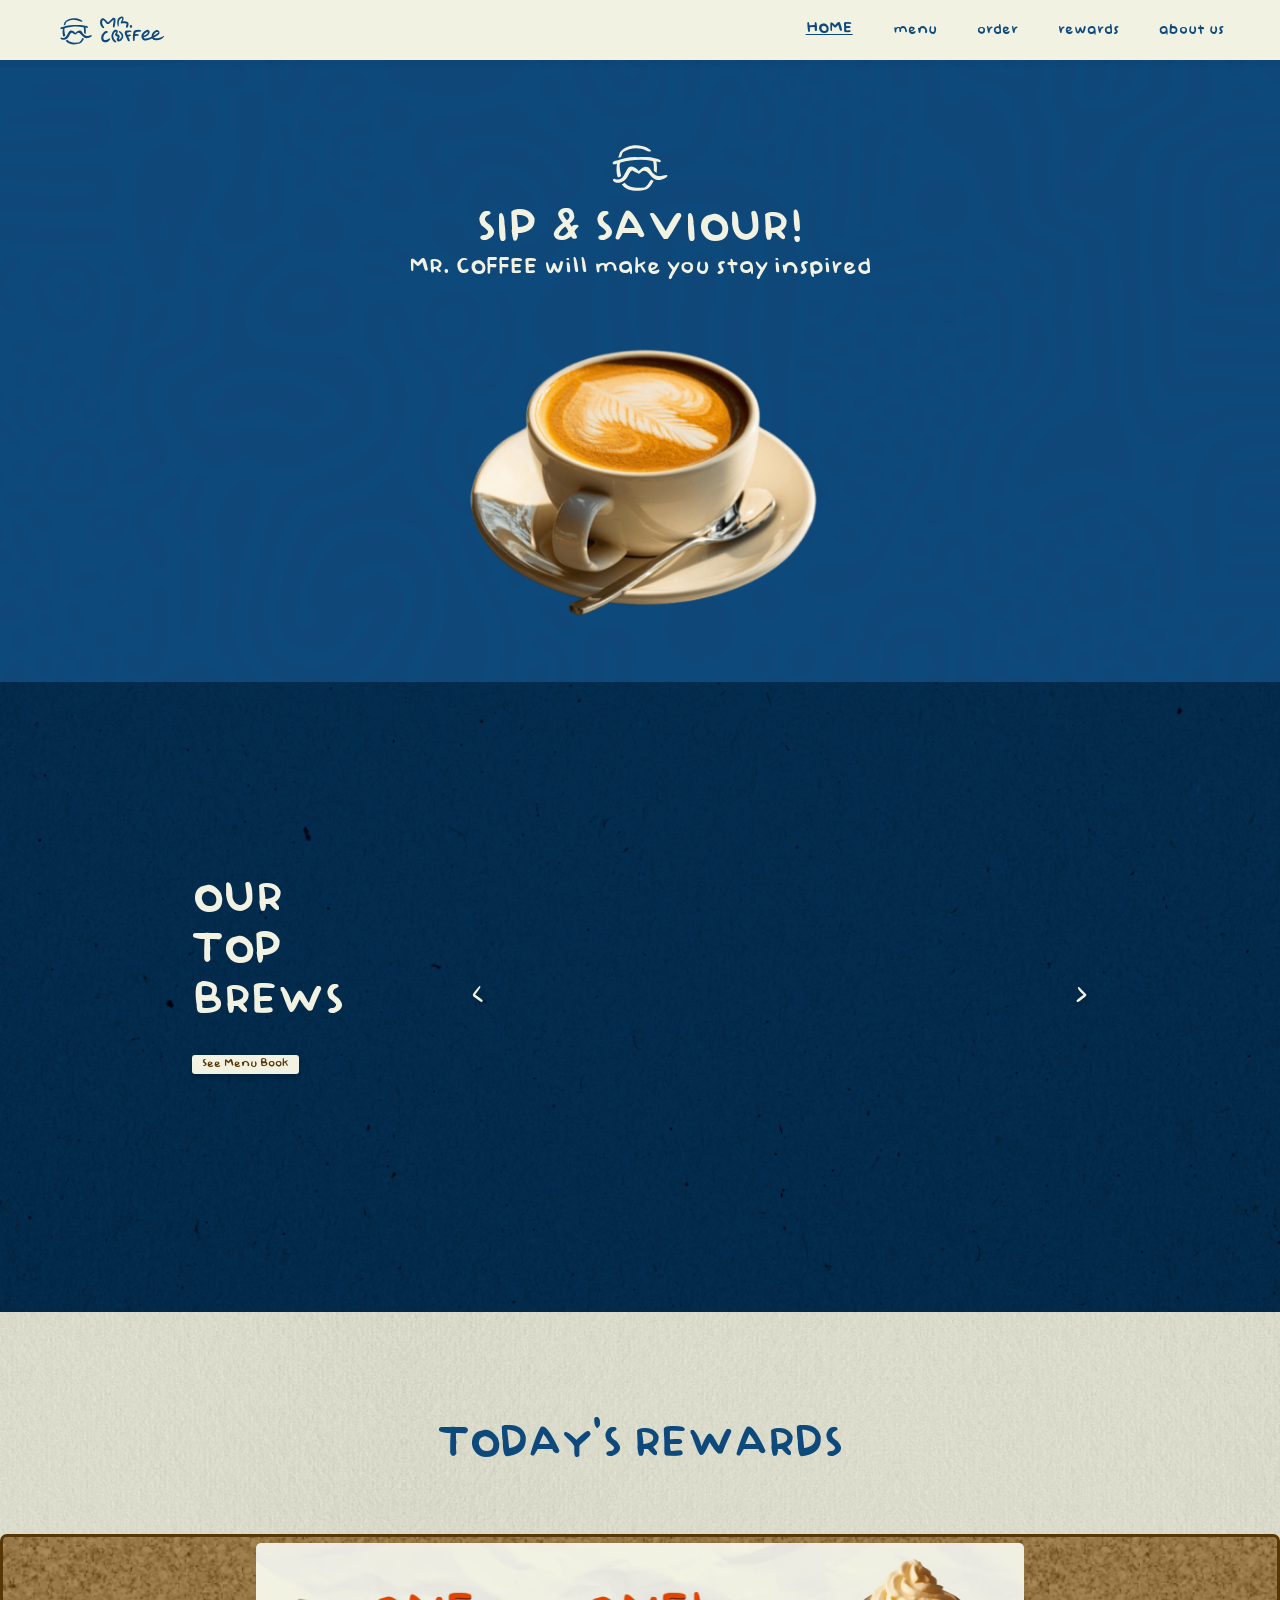
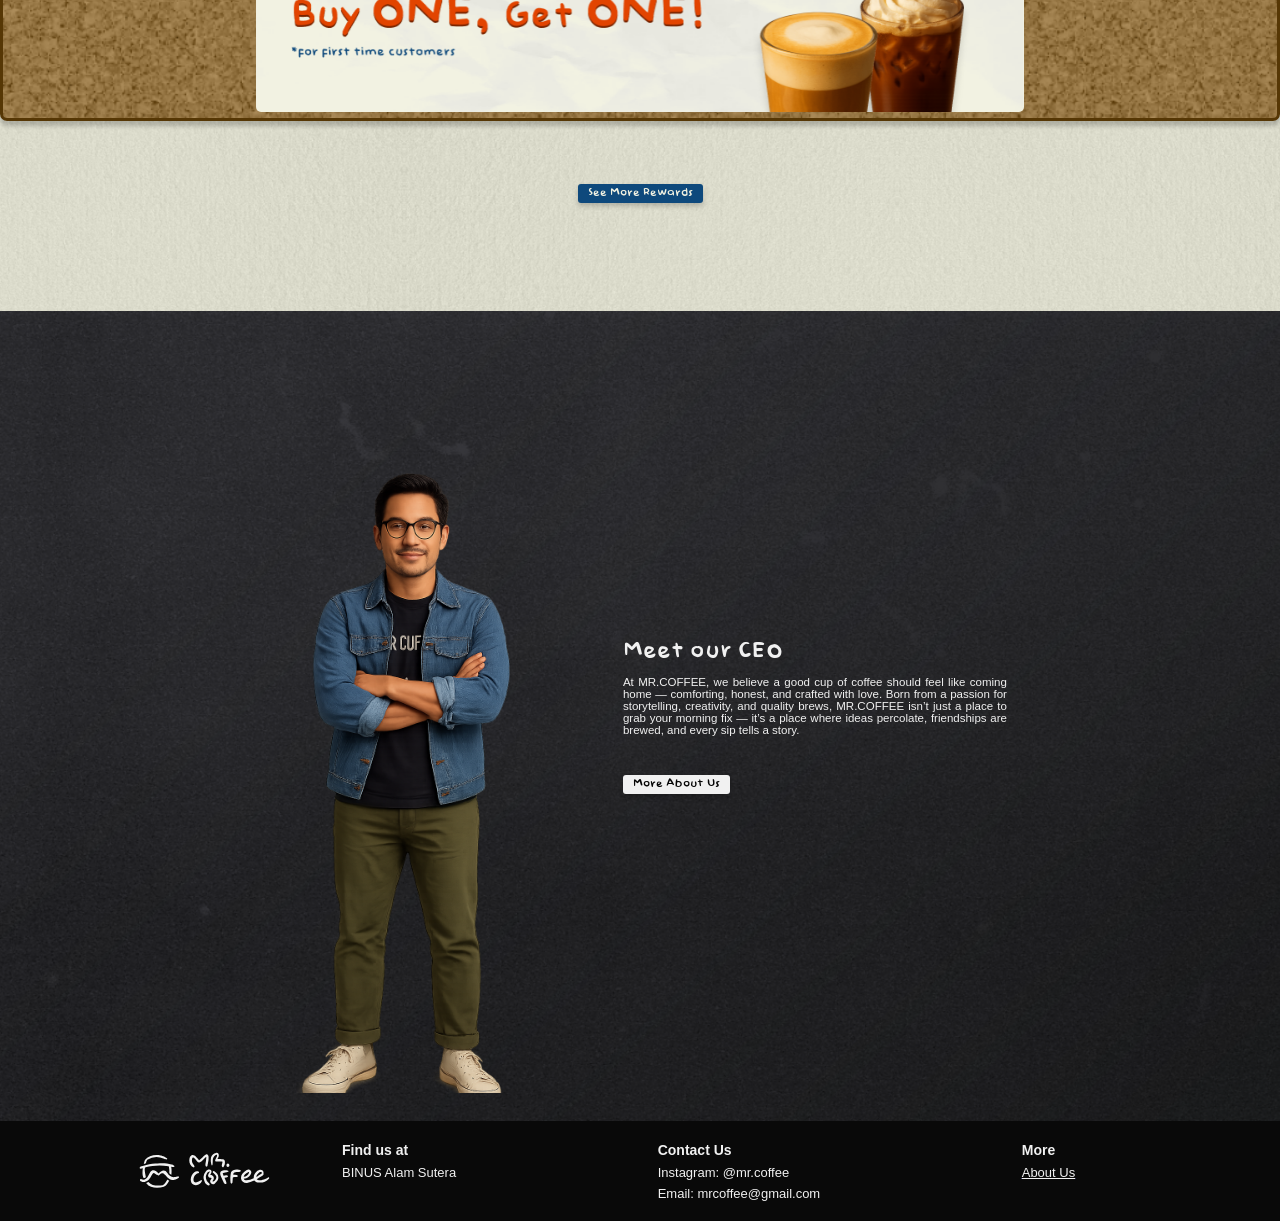
==== commit 715e57db: "Fix HTML entities in index.html Replaced HTML entities with actual characters for better readability" ====
--- a/index.html
+++ b/index.html
@@ -4,8 +4,8 @@
     <meta charset="UTF-8">
     <meta name="viewport" content="width=device-width, initial-scale=1.0">
     <title>MR. COFFEE</title>
-    <link rel="icon" type="image/x-icon" href="/assets/vectors/icon_offwhite.svg">
-    <link rel="stylesheet" href="/style.css">
+    <link rel="icon" type="image/x-icon" href="assets/vectors/icon_offwhite.svg">
+    <link rel="stylesheet" href="style.css">
 </head>
 <body>
     <header>
@@ -15,10 +15,10 @@
             </a>
             <div id="navbar">
                 <a class="active">home</a>
-                <a href="/html/menu.html">menu</a>
-                <a href="/html/order.html">order</a>
-                <a href="/html/rewards.html">rewards</a>
-                <a href="/html/about us.html">about us</a>
+                <a href="menu.html">menu</a>
+                <a href="order.html">order</a>
+                <a href="rewards.html">rewards</a>
+                <a href="about us.html">about us</a>
             </div>
             <div id="navbar-mobile">
                 <img src="/assets/vectors/hamburger-svgrepo-com.svg" id="hamburger"> 
@@ -28,10 +28,10 @@
             <div id="sidebar">
                 <div id="sidebar-navbar">
                     <a class="active">home</a>
-                    <a href="/html/menu.html">menu</a>
-                    <a href="/html/order.html">order</a>
-                    <a href="/html/rewards.html">rewards</a>
-                    <a href="/html/about us.html">about us</a>
+                    <a href="menu.html">menu</a>
+                    <a href="order.html">order</a>
+                    <a href="rewards.html">rewards</a>
+                    <a href="about us.html">about us</a>
                 </div>
             </div>
         </div>
@@ -98,7 +98,7 @@
             </div>
             <div style="margin-right: 6vw;">
                 <p class="footer-header">More</p>
-                <a href="/html/about us.html"><p>About Us</p></a>
+                <a href="about us.html"><p>About Us</p></a>
             </div>
         </div>
     </footer>
--- a/style.css
+++ b/style.css
@@ -4,1972 +4,2018 @@
 }
 
 body {
-    margin: 0;
+  margin: 0;
 }
 
 header {
-    height: 60px;
-    background-color: #F2F2E2;
-    box-shadow: 0 3px 5px rgba(0, 0, 0, 0.05);
-    position: fixed;
+  height: 60px;
+  background-color: #f2f2e2;
+  box-shadow: 0 3px 5px rgba(0, 0, 0, 0.05);
+  position: fixed;
+  width: 100%;
+  z-index: 100;
+}
+
+#header-div {
+  height: 60px;
+  display: flex;
+  overflow: hidden;
+  align-items: center;
+  justify-content: space-between;
+}
+
+#header-div a img {
+  height: 120px;
+  margin-left: 4vw;
+  margin-top: 5px;
+}
+
+#header-div a img:hover {
+  cursor: pointer;
+}
+
+#navbar {
+  display: flex;
+  gap: 40px;
+  margin-right: 4.4vw;
+}
+
+#navbar-mobile {
+  display: none;
+}
+
+#navbar a {
+  color: #0e497c;
+  font-family: Baby Doll;
+  font-size: 1rem;
+  transition: 50ms;
+  position: relative;
+  text-decoration: none;
+}
+
+#navbar a:hover {
+  font-size: 1.1rem;
+  margin-top: -3px;
+  cursor: pointer;
+  color: #2273bb;
+  text-transform: uppercase;
+  transition: 100ms;
+}
+
+#navbar a.active {
+  font-size: 1.1rem;
+  margin-top: -2px;
+  text-transform: uppercase;
+  text-decoration: underline;
+}
+
+#navbar a.active:hover {
+  color: #0e497c !important;
+}
+
+#navbar-mobile img {
+  width: 20px;
+  margin-right: 4.4vw;
+}
+
+#navbar-popup {
+  position: absolute;
+  z-index: 9;
+}
+
+#sidebar {
+  position: absolute;
+  width: 30vw;
+  height: auto;
+  background-color: #e9e9d5;
+  left: 70vw;
+  top: 0;
+  border-bottom-left-radius: 5px;
+  box-shadow: 0px 3px 5px rgba(0, 0, 0, 0.2);
+}
+
+#sidebar-navbar {
+  display: flex;
+  flex-direction: column;
+  gap: 40px;
+  text-align: center;
+  padding-top: 20%;
+  padding-bottom: 20%;
+}
+
+#sidebar-navbar a {
+  color: #0e497c;
+  font-family: Baby Doll;
+  font-size: 1rem;
+  transition: 50ms;
+  position: relative;
+  text-decoration: none;
+}
+
+#sidebar-navbar a.active {
+  font-size: 1.1rem;
+  margin-top: -2px;
+  text-transform: uppercase;
+  text-decoration: underline;
+}
+
+#main-banner {
+  height: auto;
+  background-image: url(/assets/images/main\ banner\ background.png);
+  background-size: cover;
+  padding-top: 60px;
+  padding-bottom: 60px;
+  display: flex;
+  flex-direction: column;
+  justify-content: space-between;
+  overflow-y: hidden;
+}
+
+#top-sellers-banner {
+  height: 70vh;
+  background-image: url(/assets/images/best\ seller\ background.png);
+  background-size: cover;
+  display: flex;
+  overflow: hidden;
+  padding-left: 15vw;
+  padding-right: 15vw;
+  justify-content: space-between;
+}
+
+#rewards-banner {
+  height: auto;
+  background-image: url(/assets/images/rewards\ background.png);
+  background-size: cover;
+  justify-items: center;
+  text-align: center;
+}
+
+#about-us-banner {
+  height: 90vh;
+  background-image: url(/assets/images/about\ us\ background.png);
+  background-size: cover;
+  display: flex;
+  align-items: center;
+  overflow: hidden;
+  justify-content: center;
+}
+
+footer {
+  height: 100px;
+  background-color: rgb(9, 9, 9);
+  overflow: hidden;
+  display: flex;
+  align-items: center;
+  padding-left: 10vw;
+  padding-right: 10vw;
+}
+
+#footer-div {
+  padding-left: 5vw;
+  justify-content: space-between;
+  display: flex;
+  height: auto;
+  width: 80%;
+  justify-self: center;
+}
+
+h1 {
+  font-family: Baby Doll;
+  font-size: 4vw;
+  font-weight: 100;
+  margin: 0;
+  align-self: center;
+  width: auto;
+}
+
+h2 {
+  font-family: Baby Doll;
+  font-size: 2vw;
+  font-weight: 100;
+  margin: 0;
+  align-self: center;
+  width: auto;
+}
+
+h3 {
+  font-family: Baby Doll;
+  font-size: 1.5vw;
+  font-weight: 100;
+  margin: 0;
+  align-self: center;
+  width: auto;
+}
+
+.offwhite-text {
+  color: #f2f2e2;
+}
+
+.white-text {
+  color: #f1f1f1;
+}
+
+.brown-text {
+  color: #563705;
+}
+
+.blue-text {
+  color: #0e497c;
+}
+
+.title-div {
+  display: flex;
+  justify-items: center;
+  align-self: center;
+  flex-direction: column;
+  margin-top: 7vh;
+  justify-content: center;
+}
+
+#coffee-banner {
+  width: 30vw;
+  margin-top: 5vh;
+  align-self: center;
+  justify-self: end;
+  transition: 1000ms;
+  user-select: none;
+}
+
+#coffee-banner:hover {
+  transform: scale(1.02);
+  transition: 1000ms;
+}
+
+.side-title-div {
+  display: flexbox;
+  align-content: center;
+  padding-bottom: 5vh;
+}
+
+#banner-logo {
+  width: 7vw;
+  margin-bottom: -1vh;
+  align-self: center;
+  user-select: none;
+}
+
+#best-seller-items-div {
+  display: flex;
+  width: 100%;
+  justify-content: space-between;
+  height: 100%;
+  align-items: center;
+  padding-left: 10vw;
+}
+
+.best-seller-item {
+  justify-content: center;
+  aspect-ratio: 1 / 1;
+  height: 80%;
+  align-items: center;
+  display: none;
+}
+
+.best-seller-name {
+  font-family: Baby Doll;
+  font-size: 1.3vw;
+  letter-spacing: 0.2rem;
+  color: #050505;
+  text-align: center;
+  width: auto;
+  position: absolute;
+  margin-top: 0vh;
+  z-index: 2;
+  background-image: url(/assets/images/cardboard.avif);
+  filter: brightness(1.2);
+  padding: 5px 3vw 1px 3vw;
+  border-radius: 2px;
+  box-shadow: 0px 4px 3px rgba(0, 0, 0, 0.3);
+  transition: 500ms;
+  text-transform: uppercase;
+}
+
+.best-seller-price {
+  font-family: Baby Doll;
+  font-size: 1.3vw;
+  letter-spacing: 0.2rem;
+  color: #61410f;
+  text-align: center;
+  width: auto;
+  position: absolute;
+  margin-top: 0vh;
+  z-index: 1;
+  background-color: #f2f2e2;
+  padding: 0px 1vw 0px 1vw;
+  border-radius: 2px;
+  box-shadow: 0px 4px 3px rgba(0, 0, 0, 0.3);
+  transition: 500ms;
+}
+
+.best-seller-name h3 {
+  margin: 0;
+}
+
+.best-seller-price h3 {
+  margin: 0;
+}
+
+.best-seller-image {
+  display: flex;
+  width: 100%;
+  justify-content: center;
+  z-index: 0;
+}
+
+.best-seller-image img {
+  height: 15vw;
+  filter: drop-shadow(0px 10px 10px rgba(0, 0, 0, 0.3)) grayscale(100%);
+  transition: 500ms;
+  user-select: none;
+}
+
+.best-seller-item:hover .best-seller-image img {
+  filter: drop-shadow(0px 10px 10px rgba(0, 0, 0, 0.3)) grayscale(40%);
+  transform: scale(1.03);
+  padding-bottom: 3vh;
+  transition: 500ms;
+}
+
+.best-seller-item:hover .best-seller-name {
+  font-size: 1.6vw;
+  margin-top: 25vh;
+  padding: 5px 3vw 3px 3vw;
+  transition: 500ms;
+}
+
+.best-seller-item:hover .best-seller-price {
+  margin-top: calc(25vh - 5vw);
+  transition: 500ms;
+  font-size: 1.6vw;
+  transition-delay: 50ms;
+  opacity: 100;
+}
+
+button {
+  font-size: 1vw;
+  font-family: Baby Doll;
+  border-radius: 3px;
+  border: none;
+  padding: 3px 10px 3px 10px;
+  box-shadow: 0px 3px 5px rgba(0, 0, 0, 0.2);
+  transition: 100ms;
+  width: auto;
+}
+
+button:hover {
+  transform: scale(1.03);
+  filter: brightness(0.9);
+  cursor: pointer;
+  transition: 100ms;
+}
+
+button:active {
+  filter: brightness(0.7);
+  transition: 0;
+}
+
+#menu-redirect {
+  background-color: #f2f2e2;
+  color: #563705;
+  margin-top: 3vh;
+}
+
+.arrows {
+  user-select: none;
+  font-size: 2vw;
+  font-family: Baby Doll;
+  color: #f2f2e2;
+  transition: 100ms;
+  z-index: 3;
+  text-shadow: 0px 3px 5px rgba(0, 0, 0, 0.2);
+}
+
+.arrows:hover {
+  filter: brightness(0.9);
+  cursor: pointer;
+  transition: 100ms;
+}
+
+.arrows:active {
+  filter: brightness(0.7);
+  transition: 100ms;
+}
+
+@keyframes fading {
+  0% {
+    opacity: 0;
+  }
+  10% {
+    opacity: 1;
+  }
+  90% {
+    opacity: 1;
+  }
+  100% {
+    opacity: 0;
+  }
+}
+
+.slide-active {
+  display: flex;
+  animation: fading 5s forwards;
+}
+
+.corkboard {
+  background-image: url(/assets/images/cork\ board.png);
+  background-size: cover;
+  border-radius: 7px;
+  border-color: #563705;
+  border-width: 3px;
+  border-style: solid;
+  box-shadow: 0px 5px 4px rgba(0, 0, 0, 0.2);
+}
+
+#home-corkboard {
+  margin-top: 7vh;
+  justify-self: center;
+  display: flex;
+  justify-content: center;
+  align-content: center;
+  padding: 0.5vw;
+}
+
+#rewards-banner h1 {
+  padding-top: 12vh;
+  justify-self: center;
+}
+
+#home-corkboard img {
+  width: 60vw;
+  border-radius: 5px;
+  transition: 500ms;
+}
+
+#home-corkboard img:hover {
+  filter: brightness(1.05);
+  transform: scale(1.005);
+  transition: 500ms;
+  cursor: pointer;
+}
+
+#rewards-redirect {
+  margin-top: 7vh;
+  margin-bottom: 12vh;
+  background-color: #0e497c;
+  color: #f2f2e2;
+}
+
+#about-us-banner img {
+  height: 50vw;
+  margin-top: calc(30vw - 30vh);
+  user-select: none;
+}
+
+#about-us-text {
+  width: 30%;
+  margin-right: 6vw;
+}
+
+#about-us-text p {
+  font-family: Helvetica, sans-serif;
+  font-weight: 400;
+  font-size: 0.9vw;
+  text-wrap: wrap;
+  text-align: justify;
+}
+
+#about-us-redirect {
+  background-color: #f1f1f1;
+  color: #050505;
+  margin-top: 3vh;
+}
+
+#footer-logo {
+  height: 150px;
+  user-select: none;
+}
+
+footer div p {
+  color: #f1f1f1;
+  font-family: Helvetica, sans-serif;
+  font-size: 13px;
+  text-wrap: wrap;
+  line-height: 8px;
+}
+
+.footer-header {
+  font-size: 14px;
+  font-weight: bold;
+  line-height: 10px;
+}
+
+footer div a p {
+  text-decoration: underline;
+}
+
+footer div a p:hover {
+  filter: brightness(0.9);
+  cursor: pointer;
+}
+
+#menu-div,
+#order-div,
+#rewards-div {
+  height: auto;
+  min-height: calc(82vh - 160px);
+  padding-top: calc(60px + 8vh);
+  padding-bottom: 10vh;
+  background-image: url(/assets/images/rewards\ background.png);
+  justify-items: center;
+}
+
+#menu-div > :first-child,
+#order-div > :first-child,
+#rewards-div > :first-child,
+#ceo-div > :first-child,
+#order-complete > :first-child {
+  font-size: 3vw;
+}
+
+#menu-container {
+  display: flex;
+  margin-top: 5vh;
+  width: 60vw;
+  aspect-ratio: 5/3;
+  gap: 3%;
+}
+
+#order-container {
+  display: flex;
+  margin-top: 5vh;
+  width: 100%;
+  justify-content: center;
+  gap: 5%;
+}
+
+#rewards-container {
+  display: flex;
+  margin-top: 5vh;
+  width: 100%;
+  justify-content: center;
+  gap: 2%;
+}
+
+#left-menu {
+  height: 100%;
+  width: 65%;
+  background-image: url(/assets/images/white\ carton.png);
+  background-size: cover;
+  border-radius: 5px;
+  box-shadow: 0px 5px 4px rgba(0, 0, 0, 0.2);
+}
+
+#right-menu {
+  height: 60%;
+  width: 35%;
+  background-image: url(/assets/images/blue\ carton.png);
+  background-size: cover;
+  border-radius: 5px;
+  box-shadow: 0px 5px 4px rgba(0, 0, 0, 0.2);
+  margin-top: 2%;
+}
+
+#right-menu-div {
+  display: flex;
+  flex-direction: column;
+  padding: 6%;
+  padding-top: 8%;
+}
+
+#order-button {
+  align-self: end;
+  background-color: #f2f2e2;
+  color: #563705;
+}
+
+#order-button:disabled {
+  background-color: #cacaca;
+  color: #636363;
+}
+
+#order-button:disabled:hover {
+  transform: scale(1);
+  filter: brightness(1);
+  cursor: auto;
+}
+
+#right-menu-div h2 {
+  align-self: baseline;
+}
+
+#order-list {
+  height: 13vw;
+  width: 84%;
+  margin-bottom: 1vw;
+  padding-top: 4%;
+  padding-left: 8%;
+  padding-right: 8%;
+  overflow-y: auto;
+}
+
+#order-list::-webkit-scrollbar {
+  width: 0.3vw;
+}
+
+#order-list::-webkit-scrollbar-thumb {
+  background-color: #f1f1f1;
+  border-radius: 1vw;
+}
+
+#order-list::-webkit-scrollbar-thumb:hover {
+  cursor: pointer;
+}
+
+#order-list p {
+  font-family: Baby Doll;
+  color: #f1f1f1;
+  font-size: 0.8vw;
+  margin: 0;
+  margin-bottom: 5%;
+}
+
+#order-list img {
+  width: 0.5vw;
+}
+
+#order-list img:hover {
+  cursor: pointer;
+  filter: brightness(0.9);
+}
+
+.order-item {
+  display: flex;
+  width: 100%;
+  justify-content: space-between;
+  align-items: baseline;
+}
+
+#order-name {
+  display: flex;
+  justify-content: baseline;
+  overflow-wrap: break-word;
+  width: 80%;
+  align-self: flex-start;
+  margin-top: 1%;
+}
+
+.order-counter {
+  display: flex;
+  width: 20%;
+  justify-content: space-between;
+}
+
+.order-counter p {
+  font-size: 1vw !important;
+}
+
+#order-name > :first-child {
+  margin-right: 5%;
+}
+
+#menu-header {
+  display: flex;
+  height: 10%;
+  flex-direction: column;
+  justify-content: space-around;
+  padding-top: 4%;
+}
+
+#menu-list {
+  height: 70%;
+  display: flex;
+  flex-direction: column;
+  align-items: center;
+  padding-top: 2%;
+}
+
+#top-menu-header {
+  width: 100%;
+}
+
+#bottom-menu-header {
+  width: 70%;
+}
+
+.menu-header-text {
+  display: flex;
+  justify-content: space-between;
+  padding-left: 2vw;
+  padding-right: 2vw;
+}
+
+.menu-header-text p {
+  margin: 0;
+  font-family: Baby Doll;
+  font-size: 1vw;
+  transition: 100ms;
+  user-select: none;
+}
+
+.menu-header-text p:hover {
+  cursor: pointer;
+  filter: brightness(1.5);
+  transition: 100ms;
+}
+
+.menu-header-line {
+  width: calc(100% - 3vw);
+  height: 0.07vw;
+  background-color: #563705;
+  justify-self: center;
+  margin-top: 0.2%;
+}
+
+.menu-active {
+  background-color: #563705;
+  text-transform: uppercase;
+  color: #f2f2e2;
+  padding-left: 1%;
+  padding-right: 1%;
+  border-radius: 2px;
+}
+
+.menu-active:hover {
+  filter: brightness(1) !important;
+}
+
+#menu-category {
+  width: 90%;
+  height: 100%;
+  padding-top: 2%;
+}
+
+#menu-items {
+  padding-left: 2%;
+  margin-top: 2%;
+  height: 90%;
+  overflow-x: hidden;
+}
+
+#menu-items::-webkit-scrollbar {
+  width: 0.3vw;
+}
+
+#menu-items::-webkit-scrollbar-thumb {
+  background-color: #563705;
+  border-radius: 1vw;
+}
+
+#menu-items::-webkit-scrollbar-thumb:hover {
+  cursor: pointer;
+}
+
+#menu-category h2 {
+  text-transform: uppercase;
+}
+
+@keyframes appear {
+  to {
+    opacity: 1;
+  }
+}
+
+@keyframes disappear {
+  to {
+    opacity: 0;
+  }
+}
+
+.menu-item {
+  display: flex;
+  height: 2.5vw;
+  justify-content: space-between;
+  align-items: center;
+  opacity: 0;
+  animation: appear 500ms forwards;
+}
+
+.menu-item p {
+  font-size: 1.2vw;
+  font-family: Baby Doll;
+  color: #563705;
+  transition: 100ms;
+}
+
+.menu-item img {
+  width: 1.3vw;
+  margin-left: 1vw;
+  margin-right: 1vw;
+  transition: 100ms;
+  user-select: none;
+}
+
+.menu-item img:hover {
+  cursor: pointer;
+  filter: brightness(1.5);
+  transition: 100ms;
+}
+
+.menu-item div {
+  display: flex;
+  justify-content: end;
+}
+
+#overlay {
+  display: none;
+  flex-direction: column;
+  align-items: center;
+  justify-content: center;
+  position: absolute;
+  width: 34vw;
+  height: 25vw;
+  z-index: 1;
+}
+
+#overlay img {
+  height: 40%;
+  filter: drop-shadow(0px 10px 5px rgba(0, 0, 0, 0.2));
+}
+
+#overlay h2 {
+  margin-top: 1vw;
+}
+
+#overlay p {
+  font-size: 1.2vw;
+  font-family: Baby Doll;
+  color: #563705;
+  margin: 0;
+  width: 32vw;
+  overflow-wrap: break-word;
+  text-align: center;
+}
+
+#overlay > :nth-child(4) {
+  margin-top: 5%;
+  background-color: #563705;
+  color: #f2f2e2;
+  font-size: 1.2vw;
+}
+
+#overlay > :nth-child(5) {
+  margin-top: 2%;
+  font-size: 1vw;
+  background-color: #f2f2e2;
+  color: #563705;
+}
+
+.hidden {
+  display: none !important;
+}
+
+@keyframes appear-fading {
+  0% {
+    opacity: 0;
+  }
+  100% {
+    opacity: 1;
+  }
+}
+
+.show {
+  display: flex !important;
+  animation: appear-fading 500ms forwards;
+}
+
+.alert {
+  height: 8%;
+  width: 50%;
+  background-image: url(/assets/images/cardboard.avif);
+  border-radius: 2px;
+  animation: appear-fading 500ms forwards;
+  display: flex;
+  align-items: center;
+  justify-content: center;
+  box-shadow: 0 3px 5px rgba(0, 0, 0, 0.2);
+  margin-bottom: 10%;
+}
+
+.alert p {
+  color: #050505 !important;
+}
+
+#receipt {
+  display: flex;
+  flex-direction: column;
+  height: 33vw;
+  width: 15vw;
+  filter: drop-shadow(0px 5px 4px rgba(0, 0, 0, 0.2));
+  background-image: url(/assets/images/receipt\ paper.png);
+  background-size: 19vw 37vw;
+  align-items: center;
+  padding: 2vw;
+  justify-content: space-between;
+}
+
+#receipt p {
+  font-family: Helvetica, sans-serif;
+  font-size: 0.9vw;
+  line-height: 0;
+}
+
+.bold {
+  font-weight: bold;
+}
+
+#receipt-title {
+  width: 100%;
+  font-style: italic;
+  justify-items: center;
+  user-select: none;
+}
+
+#receipt-details {
+  width: 100%;
+  height: 60%;
+  justify-items: baseline;
+  align-items: baseline;
+  overflow-y: auto;
+}
+
+#receipt-orders {
+  width: 100%;
+  margin-bottom: 15%;
+}
+
+.receipt-item {
+  width: 100%;
+  display: flex;
+  flex-direction: column;
+}
+
+#receipt-orders .receipt-item-name p {
+  margin-block-end: 1%;
+}
+
+.receipt-item-name {
+  display: flex;
+  width: 95%;
+  justify-content: space-between;
+  align-self: baseline;
+}
+
+#receipt-orders .receipt-item-name > :last-child {
+  color: #636363;
+}
+
+.receipt-item-total {
+  display: flex;
+  width: 95%;
+  justify-content: space-between;
+  align-self: flex-end;
+  font-style: italic;
+}
+
+#receipt-details::-webkit-scrollbar {
+  width: 0.8vw;
+}
+
+#receipt-details::-webkit-scrollbar-thumb {
+  background-color: #636363;
+  border-radius: 1vw;
+  background-clip: content-box;
+  border: 0.35vw solid transparent;
+}
+
+#receipt-details::-webkit-scrollbar-thumb:hover {
+  cursor: pointer;
+}
+
+#receipt-addons {
+  width: 100%;
+}
+
+#receipt-addons .receipt-item-name {
+  width: 100%;
+}
+
+#receipt-addons .receipt-item-name > :last-child {
+  font-style: italic;
+}
+
+#receipt-total {
+  width: 100%;
+  font-style: italic;
+  justify-items: center;
+  user-select: none;
+}
+
+#receipt-total > :nth-child(3) {
+  user-select: text;
+  font-size: 1.2vw;
+}
+
+#receipt-subtotal {
+  user-select: text;
+  width: 100%;
+  font-style: normal;
+  text-align: end;
+  margin-bottom: 15%;
+}
+
+#order-container-right {
+  width: 40vw;
+}
+
+#order-container-right p {
+  font-family: Baby Doll;
+  font-size: 1.3vw;
+}
+
+#order-box {
+  display: flex;
+  flex-direction: column;
+  height: auto;
+  background-image: url(/assets/images/blue\ carton.png);
+  background-size: cover;
+  border-radius: 5px;
+  box-shadow: 0px 5px 4px rgba(0, 0, 0, 0.2);
+  padding: 5%;
+}
+
+#order-box p {
+  font-size: 1.2vw;
+  color: #f2f2e2;
+  margin: 0;
+  margin-bottom: 0.5%;
+}
+
+form {
+  display: flex;
+  flex-direction: column;
+}
+
+form span {
+  height: auto;
+}
+
+input[type="text"] {
+  margin-bottom: 5%;
+  width: 98%;
+  height: 7%;
+  padding: 0;
+  padding-left: 1%;
+  padding-right: 1%;
+  padding-top: 0.5%;
+  padding-bottom: 0.5%;
+  border-width: 0;
+  background-color: rgba(0, 0, 0, 0);
+  border: 0.1vw solid rgba(255, 255, 255, 0.1);
+  border-bottom: 0.1vw solid #f2f2e2;
+  color: #f2f2e2;
+  font-family: Helvetica, sans-serif;
+  font-size: 0.9vw;
+  border-top-left-radius: 3px;
+  border-top-right-radius: 3px;
+  background-color: rgba(255, 255, 255, 0.05);
+}
+
+input[type="text"]:focus {
+  outline: 0;
+  background-color: rgba(255, 255, 255, 0.1);
+  transition: 100ms;
+}
+
+label {
+  display: flex;
+  position: relative;
+  width: fit-content;
+}
+
+label p {
+  color: #f2f2e2;
+  font-family: Baby Doll;
+  font-size: 0.9vw !important;
+}
+
+input[type="radio"],
+input[type="checkbox"] {
+  width: 0.8vw;
+  height: 0.8vw;
+  margin: 0;
+  margin-right: 0.5vw;
+  z-index: 1;
+  opacity: 0;
+}
+
+input[type="radio"]:hover,
+input[type="checkbox"]:hover,
+label:hover {
+  cursor: pointer;
+}
+
+#form-addons,
+#form-payment {
+  display: flex;
+  margin-bottom: 1.5vw;
+  width: 97%;
+  justify-content: space-between;
+  justify-self: end;
+}
+
+.form-addons-col,
+.form-payment-col {
+  width: calc(100% / 3);
+}
+
+.form-addons-col {
+  display: flex;
+  flex-direction: column;
+}
+
+.form-addons-col label,
+.form-payment-col label {
+  margin-top: 5%;
+}
+
+#check-out-button {
+  background-color: #f2f2e2;
+  color: #563705;
+  margin-top: 2%;
+}
+
+.checkmark {
+  position: absolute;
+  top: 0;
+  left: 0;
+  width: 0.8vw;
+  height: 0.8vw;
+  background-color: #f2f2e2;
+  border-radius: 0.4vw;
+}
+
+.checkmark-after {
+  position: absolute;
+  top: 0.1vw;
+  left: 0.1vw;
+  width: 0.6vw;
+  height: 0.6vw;
+  background-color: #2273bb;
+  border-radius: 0.3vw;
+  opacity: 0;
+  transition: 100ms;
+}
+
+input[type="radio"]:hover + .checkmark,
+input[type="checkbox"]:hover + .checkmark {
+  filter: brightness(0.9);
+}
+
+input[type="radio"]:active + .checkmark,
+input[type="checkbox"]:active + .checkmark {
+  filter: brightness(0.8);
+  transition: 100ms;
+}
+
+input[type="radio"]:checked ~ .checkmark-after,
+input[type="checkbox"]:checked ~ .checkmark-after {
+  opacity: 1;
+  transition: 100ms;
+}
+
+#rewards-corkboard {
+  justify-self: center;
+  display: flex;
+  flex-direction: column;
+  justify-content: center;
+  align-content: center;
+  padding: 0.5vw;
+  width: 100%;
+  gap: 0.5vw;
+}
+
+#rewards-corkboard img {
+  border-radius: 5px;
+  transition: 500ms;
+  filter: drop-shadow(0px 3px 5px rgba(0, 0, 0, 0.3));
+}
+
+#rewards-corkboard img:hover {
+  filter: brightness(1.05) drop-shadow(0px 3px 5px rgba(0, 0, 0, 0.3));
+  transform: scale(1.005);
+  transition: 500ms;
+  cursor: pointer;
+}
+
+#rewards-container-left {
+  width: 50%;
+}
+
+#rewards-container-right {
+  width: 20%;
+  display: flex;
+  flex-direction: column;
+  align-items: center;
+}
+
+#rewards-container-right p {
+  font-family: Baby Doll;
+  color: #050505;
+  text-align: center;
+  font-size: 1vw;
+  width: 70%;
+}
+
+#rewards-container-right > :nth-child(2) {
+  width: 60%;
+  filter: drop-shadow(0px 3px 5px rgba(0, 0, 0, 0.3));
+}
+
+.app-downloads {
+  width: 60%;
+  display: flex;
+  gap: 4%;
+  margin-top: 5%;
+}
+
+.app-downloads a {
+  width: 48%;
+}
+
+.app-downloads a img {
+  width: 100%;
+  transition: 100ms;
+  filter: drop-shadow(0px 2px 3px rgba(0, 0, 0, 0.2));
+}
+
+.app-downloads a img:hover {
+  cursor: pointer;
+  filter: brightness(1.1) drop-shadow(0px 2px 3px rgba(0, 0, 0, 0.2));
+  transform: scale(1.01);
+  transition: 100ms;
+}
+
+#sub-rewards {
+  display: flex;
+  flex-direction: column;
+  width: 100%;
+  gap: 0.5vw;
+}
+
+.sub-rewards-row {
+  display: flex;
+  flex-direction: row;
+  gap: 0.5vw;
+}
+
+#main-reward {
+  width: 100%;
+  display: flex;
+}
+
+#main-reward img {
+  width: 100%;
+}
+
+.sub-rewards-row img {
+  width: calc(50% - 0.25vw);
+}
+
+.fade {
+  animation: appear-fading 300ms forwards;
+}
+
+#about-us-div {
+  height: auto;
+  min-height: calc(100vh - 100px);
+  justify-items: center;
+}
+
+#ceo-div {
+  background-image: url(/assets/images/about\ us\ background.png);
+  background-size: cover;
+  justify-items: center;
+  padding-top: calc(60px + 8vh);
+}
+
+#ceo-sub-div {
+  height: 40vw;
+  display: flex;
+  align-items: center;
+  overflow: hidden;
+  justify-content: center;
+}
+
+#ceo-div img {
+  height: 50vw;
+  margin-top: 20vw;
+  user-select: none;
+}
+
+#vision-mission-div {
+  width: 100%;
+  background-image: url(/assets/images/main\ banner\ background.png);
+  background-size: cover;
+  justify-items: center;
+  height: 35vw;
+  align-content: center;
+}
+
+#vision-mission-div p {
+  font-family: Baby Doll;
+  font-size: 1vw;
+  margin: 0;
+  width: 50%;
+  text-align: center;
+  margin-top: 0.5%;
+}
+
+#vision-mission-div > :nth-child(3) {
+  margin-top: 3%;
+}
+
+#mr-coffee-div {
+  width: 100%;
+  background-image: url(/assets/images/rewards\ background.png);
+  background-size: cover;
+  justify-items: center;
+  height: 45vw;
+  display: flex;
+  align-items: center;
+  overflow: hidden;
+  justify-content: center;
+}
+
+#ceo-sub-text {
+  width: 30%;
+  margin-right: 6vw;
+}
+
+#ceo-sub-text p,
+#mr-coffee-div p {
+  font-family: Helvetica, sans-serif;
+  font-weight: 400;
+  font-size: 0.9vw;
+  text-wrap: wrap;
+  text-align: justify;
+}
+
+#mr-coffee-text {
+  width: 30%;
+}
+
+#mr-coffee-div img {
+  width: 25vw;
+  user-select: none;
+}
+
+@keyframes darker {
+  to {
+    filter: brightness(0.5);
+  }
+}
+
+.darker {
+  animation: darker 500ms forwards;
+}
+
+.popup {
+  position: absolute;
+  background-image: url(/assets/images/popup\ bg.png);
+  background-size: cover;
+  width: 50vw;
+  height: 25vw;
+  box-shadow: 0px 3px 5px rgba(0, 0, 0, 0.2);
+  z-index: 3;
+  border-radius: 5px;
+  left: 25vw;
+  top: 25vh;
+  display: flex;
+}
+
+.close {
+  position: absolute;
+  font-family: Baby Doll;
+  font-size: 2vw;
+  margin-left: 2%;
+  margin-top: 1%;
+  color: #0e497c;
+  transition: 100ms;
+  user-select: none;
+}
+
+.close:hover {
+  cursor: pointer;
+  filter: brightness(1.5);
+  transition: 100ms;
+}
+
+.left-popup {
+  width: 60%;
+  height: 100%;
+  display: flex;
+  flex-direction: column;
+  justify-content: center;
+  text-align: left;
+  color: #0e497c;
+}
+
+.left-popup h1 {
+  font-size: 3vw;
+  width: 70%;
+}
+
+.left-popup h2 {
+  font-size: 1.2vw;
+  width: 70%;
+  margin-top: 5%;
+}
+
+.right-popup {
+  width: 40%;
+  height: 100%;
+  display: flex;
+  flex-direction: column;
+  align-items: center;
+  justify-content: center;
+}
+
+.right-popup img {
+  width: 60%;
+}
+
+#order-complete {
+  height: auto;
+  min-height: calc(82vh - 160px);
+  padding-top: calc(60px + 8vh);
+  padding-bottom: 10vh;
+  background-image: url(/assets/images/rewards\ background.png);
+  justify-items: center;
+  align-content: center;
+}
+
+#order-complete-container {
+  justify-items: center;
+  justify-content: center;
+  text-align: center;
+}
+
+#order-complete-container img {
+  width: 25vw;
+}
+
+#order-complete-container h2 {
+  width: 60%;
+  text-align: center;
+  color: #0e497c;
+}
+
+#complete-button {
+  margin-top: 3vw;
+  background-color: #563705;
+  color: #f2f2e2;
+}
+
+#subtotal-nominal {
+  margin-bottom: 10%;
+}
+
+@media (max-width: 768px) {
+  .popup {
+    width: 80vw;
+    height: 50vw;
+    left: 10vw;
+    top: 25vh;
+  }
+
+  .close {
+    font-size: 5vw;
+  }
+
+  .left-popup h1 {
+    font-size: 5vw;
+    width: 60%;
+  }
+
+  .left-popup h2 {
+    font-size: 3vw;
+    width: 60%;
+  }
+
+  .right-popup {
+    padding-right: 5%;
+  }
+
+  .right-popup img {
+    width: 80%;
+  }
+
+  .right-popup .app-downloads {
+    width: 80%;
+    flex-direction: column;
+    align-items: center;
+    margin-top: 10%;
+  }
+
+  .right-popup .app-downloads a {
+    width: 70%;
+  }
+
+  #order-complete h1 {
+    font-size: 8vw !important;
+  }
+
+  #order-complete-container img {
+    width: 60vw;
+  }
+
+  #order-complete-container h2 {
+    width: 80%;
+    font-size: 5vw !important;
+  }
+
+  #complete-button {
+    margin-top: 20%;
+    width: 40vw;
+    height: 5vw;
+    padding: 0;
+    font-size: 4vw;
+  }
+
+  #navbar-mobile {
+    display: flex;
+  }
+
+  #navbar {
+    display: none;
+  }
+
+  #main-banner h1 {
+    font-size: 10vw;
+  }
+
+  #main-banner h2 {
+    font-size: 4vw;
+  }
+
+  #banner-logo {
+    width: 20vw;
+  }
+
+  #coffee-banner {
+    width: 60vw;
+  }
+
+  #top-sellers-banner {
+    height: auto;
+    padding-top: 10%;
+    padding-bottom: 10%;
+    padding-left: 5%;
+    padding-right: 5%;
+    align-items: center;
+    flex-direction: column;
+  }
+
+  .side-title-div {
+    padding-bottom: 3%;
+    justify-items: center;
+    margin-top: 10%;
+  }
+
+  .side-title-div h1,
+  #rewards-banner h1 {
+    font-size: 8vw;
+    text-align: center;
+  }
+
+  #menu-redirect {
+    width: 30vw;
+    height: 5vw;
+    padding: 0;
+    font-size: 4vw;
+  }
+
+  #best-seller-items-div {
+    padding: 0;
+    margin-top: 10%;
     width: 100%;
-    z-index: 100;
-}
-
-#header-div {
-    height: 60px;
-    display: flex;
-    overflow: hidden;
-    align-items: center;
-    justify-content: space-between;
-}
-
-#header-div a img {
-    height: 120px;
-    margin-left: 4vw;
-    margin-top: 5px;
-}
-
-#header-div a img:hover {
-    cursor: pointer;
-}
-
-#navbar {
-    display: flex;
-    gap: 40px;
-    margin-right: 4.4vw;
-}
-
-#navbar-mobile {
-    display: none;
-}
-
-#navbar a {
-    color: #0E497C;
-    font-family: Baby Doll;
-    font-size: 1rem;
-    transition: 50ms;
-    position: relative;
-    text-decoration: none;
-}
-
-#navbar a:hover {
-    font-size: 1.1rem;
-    margin-top: -3px;
-    cursor: pointer;
-    color: #2273bb;
-    text-transform: uppercase;
-    transition: 100ms;
-}
-
-#navbar a.active {
-    font-size: 1.1rem;
-    margin-top: -2px;
-    text-transform: uppercase;
-    text-decoration: underline;
-}
-
-#navbar a.active:hover {
-    color: #0E497C !important;
-}
-
-#navbar-mobile img {
-    width: 20px;
-    margin-right: 4.4vw;
-}
-
-#navbar-popup {
-    position: absolute;
-    z-index: 9;
-}
-
-#sidebar {
-    position: absolute;
-    width: 30vw;
-    height: auto;
-    background-color: #e9e9d5;
-    left: 70vw;
-    top: 0;
-    border-bottom-left-radius: 5px;
-    box-shadow: 0px 3px 5px rgba(0, 0, 0, 0.2);
-}
-
-#sidebar-navbar {
-    display: flex;
-    flex-direction: column;
-    gap: 40px;
-    text-align: center;
-    padding-top: 20%;
-    padding-bottom: 20%;
-}
-
-#sidebar-navbar a {
-    color: #0E497C;
-    font-family: Baby Doll;
-    font-size: 1rem;
-    transition: 50ms;
-    position: relative;
-    text-decoration: none;
-}
-
-#sidebar-navbar a.active {
-    font-size: 1.1rem;
-    margin-top: -2px;
-    text-transform: uppercase;
-    text-decoration: underline;
-}
-
-#main-banner {
-    height: auto;
-    background-image: url(/assets/images/main\ banner\ background.png);
-    background-size: cover;
-    padding-top: 60px;
-    padding-bottom: 60px;
-    display: flex;
-    flex-direction: column;
-    justify-content: space-between;
-    overflow-y: hidden;
-}
-
-#top-sellers-banner {
-    height: 70vh;
-    background-image: url(/assets/images/best\ seller\ background.png);
-    background-size: cover;
-    display: flex;
-    overflow: hidden;
-    padding-left: 15vw;
-    padding-right: 15vw;
-    justify-content: space-between;
-}
-
-#rewards-banner {
-    height: auto;
-    background-image: url(/assets/images/rewards\ background.png);
-    background-size: cover;
-    justify-items: center;
-}
-
-#about-us-banner {
-    height: 90vh;
-    background-image: url(/assets/images/about\ us\ background.png);
-    background-size: cover;
-    display: flex;
-    align-items: center;
-    overflow: hidden;
-    justify-content: center;
-}
-
-footer {
-    height: 100px;
-    background-color: rgb(9, 9, 9);
-    overflow: hidden;
-    display: flex;
-    align-items: center;
-    padding-left: 10vw;
-    padding-right: 10vw;
-}
-
-#footer-div {
-    padding-left: 5vw;
-    justify-content: space-between;
-    display: flex;
-    height: auto;
-    width: 80%;
-    justify-self: center;
-}
-
-h1 {
-    font-family: Baby Doll;
-    font-size: 4vw;
-    font-weight: 100;
-    margin: 0;
-    align-self: center;
-    width: auto;
-}
-
-h2 {
-    font-family: Baby Doll;
-    font-size: 2vw;
-    font-weight: 100;
-    margin: 0;
-    align-self: center;
-    width: auto;
-}
-
-h3 {
-    font-family: Baby Doll;
-    font-size: 1.5vw;
-    font-weight: 100;
-    margin: 0;
-    align-self: center;
-    width: auto;
-}
-
-.offwhite-text {
-    color: #F2F2E2;
-}
-
-.white-text {
-    color: #f1f1f1;
-}
-
-.brown-text {
-    color: #563705;
-}
-
-.blue-text {
-    color: #0E497C;
-}
-
-.title-div {
-    justify-items: center;
-    flex-direction: column;
-    margin-top: 7vh;
-}
-
-#coffee-banner {
-    width: 30vw;
+    min-height: 55vw;
+  }
+
+  #left-arrow,
+  #right-arrow {
+    font-size: 5vw;
+  }
+
+  .best-seller-image img {
+    height: 40vw;
+  }
+
+  .best-seller-name h3 {
+    font-size: 4vw !important;
+  }
+
+  .best-seller-item:hover .best-seller-name {
+    font-size: 1.6vw;
     margin-top: 5vh;
-    align-self: center;
-    justify-self: end;
-    transition: 1000ms;
-    user-select: none;
-}
-
-#coffee-banner:hover {
-    transform: scale(1.02);
-    transition: 1000ms;
-}
-
-.side-title-div {
-    display: flexbox;
-    align-content: center;
-    padding-bottom: 5vh;
-}
-
-#banner-logo {
-    width: 7vw;
-    margin-bottom: -2vh;
-    align-self: center;
-    user-select: none;
-}
-
-#best-seller-items-div {
-    display: flex;
-    width: 100%;
-    justify-content: space-between;
-    height: 100%;
-    align-items: center;
-    padding-left: 10vw;
-}
-
-.best-seller-item { 
-    justify-content: center;
-    aspect-ratio : 1 / 1;
-    height: 80%;
-    align-items: center;
-    display: none;
-}
-
-.best-seller-name { 
-    font-family: Baby Doll;
-    font-size: 1.3vw;
-    letter-spacing: 0.2rem;
-    color: #050505;
-    text-align: center;
-    width: auto;
-    position: absolute;
-    margin-top: 0vh;
-    z-index: 2;
-    background-image: url(/assets/images/cardboard.avif);
-    filter: brightness(1.2);
-    padding: 5px 3vw 1px 3vw;
-    border-radius: 2px;
-    box-shadow: 0px 4px 3px rgba(0, 0, 0, 0.3);
-    transition: 500ms;
-    text-transform: uppercase;
-}
-
-.best-seller-price {
-    font-family: Baby Doll;
-    font-size: 1.3vw;
-    letter-spacing: 0.2rem;
-    color: #61410F;
-    text-align: center;
-    width: auto;
-    position: absolute;
-    margin-top: 0vh;
-    z-index: 1;
-    background-color: #F2F2E2;
-    padding: 0px 1vw 0px 1vw;
-    border-radius: 2px;
-    box-shadow: 0px 4px 3px rgba(0, 0, 0, 0.3);
-    transition: 500ms;
-}
-
-.best-seller-name h3 { 
-    margin: 0;
-}
-
-.best-seller-price h3 { 
-    margin: 0;
-}
-
-.best-seller-image { 
-    display: flex;
-    width: 100%;
-    justify-content: center;
-    z-index: 0;
-}
-
-.best-seller-image img { 
-    height: 15vw;
-    filter: drop-shadow(0px 10px 10px rgba(0, 0, 0, 0.3)) grayscale(100%);
-    transition: 500ms;
-    user-select: none;
-}
-
-.best-seller-item:hover .best-seller-image img { 
-    filter: drop-shadow(0px 10px 10px rgba(0, 0, 0, 0.3)) grayscale(40%);
-    transform: scale(1.03);
-    padding-bottom: 3vh;
-    transition: 500ms;
-}
-
-.best-seller-item:hover .best-seller-name{ 
-    font-size: 1.6vw;
-    margin-top: 25vh;
     padding: 5px 3vw 3px 3vw;
     transition: 500ms;
-}
-
-.best-seller-item:hover .best-seller-price{ 
-    margin-top: calc(25vh - 5vw);
+  }
+
+  .best-seller-price h3 {
+    font-size: 4vw;
+  }
+
+  .best-seller-item:hover .best-seller-price {
+    margin-top: calc(10vh + 5vw);
     transition: 500ms;
     font-size: 1.6vw;
     transition-delay: 50ms;
     opacity: 100;
-}
-
-button {
-    font-size: 1vw;
-    font-family: Baby Doll;
-    border-radius: 3px;
-    border: none;
-    padding: 3px 10px 3px 10px;
-    box-shadow: 0px 3px 5px rgba(0, 0, 0, 0.2);
-    transition: 100ms;
-    width: auto;
-}
-
-button:hover {
-    transform: scale(1.03);
-    filter: brightness(0.9);
-    cursor: pointer;
-    transition: 100ms;
-}
-
-button:active {
-    filter: brightness(0.7);
-    transition: 0;
-}
-
-#menu-redirect {
-    background-color: #F2F2E2;
-    color: #563705;
-    margin-top: 3vh;
-}
-
-.arrows {
-    user-select: none;
+  }
+
+  #home-corkboard {
+    padding: 0.5vw;
+  }
+
+  #home-corkboard img {
+    width: 80vw;
+  }
+
+  #rewards-redirect {
+    width: 40vw;
+    height: 5vw;
+    padding: 0;
+    font-size: 4vw;
+  }
+
+  #about-us-banner {
+    height: auto;
+    padding-top: 20%;
+    padding-bottom: 20%;
+    flex-direction: column;
+    align-items: center;
+  }
+
+  #about-us-banner img {
+    margin: 0;
+    align-self: center;
+  }
+
+  #about-us-text {
+    width: 50%;
+    text-align: center;
+    margin: 0;
+    margin-top: 10%;
+  }
+
+  #about-us-text p {
+    font-size: 3vw;
+  }
+
+  #about-us-text h2 {
+    font-size: 5vw;
+  }
+
+  #about-us-redirect {
+    width: 40vw;
+    height: 5vw;
+    padding: 0;
+    font-size: 4vw;
+    margin-top: 20%;
+  }
+
+  #overlay {
+    width: 81vw;
+    height: 70vw;
+    align-items: center;
+    text-align: center;
+  }
+
+  .alert {
+    width: 70%;
+  }
+
+  #overlay p {
+    width: 90%;
+  }
+
+  #overlay h2 {
+    font-size: 6vw !important;
+  }
+
+  #overlay button {
+    width: 40vw;
+    height: 5vw;
+    padding: 0;
+    font-size: 4vw !important;
+  }
+
+  footer {
+    height: auto;
+    justify-content: space-around;
+  }
+
+  footer img {
+    width: 25vw;
+  }
+
+  #footer-div {
+    flex-direction: column;
+    padding-top: 5vw;
+    padding-bottom: 5vw;
+    width: fit-content;
+  }
+
+  .footer-header {
+    font-size: 2.5vw;
+  }
+
+  footer div p {
     font-size: 2vw;
-    font-family: Baby Doll;
-    color: #F2F2E2;
-    transition: 100ms;
-    z-index: 3;
-    text-shadow: 0px 3px 5px rgba(0, 0, 0, 0.2);
-}
-
-.arrows:hover {
-    filter: brightness(0.9);
-    cursor: pointer;
-    transition: 100ms;
-}
-
-.arrows:active {
-    filter: brightness(0.7);
-    transition: 100ms;
-}
-
-@keyframes fading {
-    0% { opacity: 0;}
-    10% { opacity: 1;}
-    90% { opacity: 1;}
-    100% { opacity: 0;}
-}
-
-.slide-active {
-    display: flex;
-    animation: fading 5s forwards;
-}
-
-.corkboard {
-    background-image: url(/assets/images/cork\ board.png);
-    background-size: cover;
-    border-radius: 7px;
-    border-color: #563705;
-    border-width: 3px;
-    border-style: solid;
-    box-shadow: 0px 5px 4px rgba(0, 0, 0, 0.2);
-}
-
-#home-corkboard {
-    margin-top: 7vh;
-    justify-self: center;
-    display: flex;
-    justify-content: center;
-    align-content: center;
-    padding: 0.5vw;
-}
-
-#rewards-banner h1 {
-    padding-top: 12vh;
-    justify-self: center;
-}
-
-#home-corkboard img {
-    width: 60vw;
-    border-radius: 5px;
-    transition: 500ms;
-}
-
-#home-corkboard img:hover {
-    filter: brightness(1.05);
-    transform: scale(1.005);
-    transition: 500ms;
-    cursor: pointer;
-}
-
-#rewards-redirect {
-    margin-top: 7vh;
-    margin-bottom: 12vh;
-    background-color: #0E497C;
-    color: #F2F2E2;
-}
-
-#about-us-banner img {
-    height: 50vw;
-    margin-top: calc(30vw - 30vh);
-    user-select: none;
-}
-
-#about-us-text {
-    width: 30%;
-    margin-right: 6vw;
-}
-
-#about-us-text p {
-    font-family: Helvetica, sans-serif;
-    font-weight: 400;
-    font-size: 0.9vw;
-    text-wrap: wrap;
-    text-align: justify;
-}
-
-#about-us-redirect {
-    background-color: #f1f1f1;
-    color: #050505;
-    margin-top: 3vh;
-}
-
-#footer-logo {
-    height: 150px;
-    user-select: none;
-}
-
-footer div p {
-    color: #f1f1f1;
-    font-family: Helvetica, sans-serif;
-    font-size: 13px;
-    text-wrap: wrap;
-    line-height: 8px;
-}
-
-.footer-header {
-    font-size: 14px;
-    font-weight: bold;
-    line-height: 10px;
-}
-
-footer div a p {
-    text-decoration: underline;
-}
-
-footer div a p:hover {
-    filter: brightness(0.9);
-    cursor: pointer;
-}
-
-#menu-div, #order-div, #rewards-div {
+  }
+
+  #menu-container {
+    flex-direction: column;
+    align-items: center;
+    width: 90vw;
+  }
+
+  #menu-header {
+    height: 15%;
+    padding-left: 1%;
+    padding-right: 1%;
+  }
+
+  #left-menu {
+    width: 100%;
+    height: 200%;
+  }
+
+  #right-menu {
+    width: 90%;
+    height: 150%;
+    margin-top: 5vw;
+  }
+
+  #right-menu-div {
+    height: 86%;
+  }
+
+  #right-menu-div h2 {
+    font-size: 7vw;
+  }
+
+  #left-menu p {
+    font-size: 3.8vw;
+  }
+
+  #top-menu-header,
+  #bottom-menu-header {
+    text-align: center;
+  }
+
+  #bottom-menu-header {
+    width: 100%;
+  }
+
+  .menu-header-line {
+    width: calc(100% - 4vw);
+  }
+
+  #menu-category h2 {
+    font-size: 7vw;
+    margin-top: 2vw;
+  }
+
+  #order-button {
+    width: 30vw;
+    height: 5vw;
+    padding: 0;
+    font-size: 4vw;
+  }
+
+  #order-list {
+    height: 55vw;
+    width: 96%;
+    margin-bottom: 1vw;
+    padding-top: 4%;
+    padding-left: 2%;
+    padding-right: 2%;
+    overflow-y: auto;
+  }
+
+  .order-item p {
+    font-size: 3.8vw !important;
+  }
+
+  .order-item img {
+    width: 2vw !important;
+  }
+
+  #menu-div,
+  #order-div,
+  #rewards-div {
     height: auto;
     min-height: calc(82vh - 160px);
-    padding-top: calc(60px + 8vh);
+    padding-top: calc(60px + 5vh);
     padding-bottom: 10vh;
     background-image: url(/assets/images/rewards\ background.png);
     justify-items: center;
-}
-
-#menu-div > :first-child, #order-div > :first-child, #rewards-div > :first-child, #ceo-div > :first-child, #order-complete > :first-child {
-    font-size: 3vw;
-}
-
-#menu-container {
-    display: flex;
-    margin-top: 5vh;
-    width: 60vw;
-    aspect-ratio: 5/3;
-    gap: 3%;
-}
-
-#order-container {
-    display: flex;
-    margin-top: 5vh;
-    width: 100%;
-    justify-content: center;
-    gap: 5%
-}
-
-#rewards-container {
-    display: flex;
-    margin-top: 5vh;
-    width: 100%;
-    justify-content: center;
-    gap: 2%;
-}
-
-#left-menu {
-    height: 100%;
-    width: 65%;
-    background-image: url(/assets/images/white\ carton.png);
-    background-size: cover;
-    border-radius: 5px;
-    box-shadow: 0px 5px 4px rgba(0, 0, 0, 0.2);
-}
-
-#right-menu {
-    height: 60%;
-    width: 35%;
-    background-image: url(/assets/images/blue\ carton.png);
-    background-size: cover;
-    border-radius: 5px;
-    box-shadow: 0px 5px 4px rgba(0, 0, 0, 0.2);
-    margin-top: 2%;
-}
-
-#right-menu-div {
+  }
+
+  #menu-div > :first-child,
+  #order-div > :first-child,
+  #rewards-div > :first-child,
+  #ceo-div > :first-child {
+    font-size: 7vw;
+  }
+
+  .menu-item p {
+    font-size: 4.5vw !important;
+  }
+
+  .menu-item {
+    margin-top: 3vw;
+    margin-bottom: 6vw;
+  }
+
+  .menu-item img {
+    width: 6vw;
+  }
+
+  #menu-items::-webkit-scrollbar {
+    width: 0.7vw;
+  }
+
+  #order-container {
+    flex-direction: column;
+    align-items: center;
+  }
+
+  #receipt {
     display: flex;
     flex-direction: column;
-    padding: 6%;
-    padding-top: 8%;
-}
-
-#order-button {
-    align-self: end;
-    background-color: #F2F2E2;
-    color: #563705;
-}
-
-#order-button:disabled {
-    background-color: #cacaca;
-    color: #636363;
-}
-
-#order-button:disabled:hover {
-    transform: scale(1);
-    filter: brightness(1);
-    cursor: auto;
-}
-
-#right-menu-div h2 {
-    align-self: baseline;
-}
-
-#order-list {
-    height: 13vw;
-    width: 84%;
-    margin-bottom: 1vw;
-    padding-top: 4%;
-    padding-left: 8%;
-    padding-right: 8%;
-    overflow-y: auto;
-}
-
-#order-list::-webkit-scrollbar {
-    width: 0.3vw;
-}
-
-#order-list::-webkit-scrollbar-thumb {
-    background-color: #f1f1f1;
-    border-radius: 1vw;
-}
-
-#order-list::-webkit-scrollbar-thumb:hover {
-    cursor: pointer;
-}
-
-#order-list p {
-    font-family: Baby Doll;
-    color: #f1f1f1;
-    font-size: 0.8vw;
-    margin: 0;
-    margin-bottom: 5%;
-}
-
-#order-list img {
-    width: 0.5vw;
-}
-
-#order-list img:hover {
-    cursor: pointer;
-    filter: brightness(0.9);
-}
-
-.order-item {
-    display: flex;
-    width: 100%;
-    justify-content: space-between;
-    align-items: baseline;
-}
-
-#order-name {
-    display: flex;
-    justify-content: baseline;
-    overflow-wrap: break-word;
-    width: 80%;
-    align-self: flex-start;
-    margin-top: 1%;
-}
-
-.order-counter {
-    display: flex;
-    width: 20%;
-    justify-content: space-between;
-}
-
-.order-counter p {
-    font-size: 1vw !important;
-}
-
-#order-name > :first-child {
-    margin-right: 5%;
-}
-
-#menu-header {
-    display: flex;
-    height: 10%;
-    flex-direction: column;
-    justify-content: space-around;
-    padding-top: 4%;
-}
-
-#menu-list {
-    height: 70%;
-    display: flex;
-    flex-direction: column;
-    align-items: center;
-    padding-top: 2%;
-}
-
-#top-menu-header {
-    width: 100%;
-}
-
-#bottom-menu-header {
-    width: 70%;
-}
-
-.menu-header-text {
-    display: flex;
-    justify-content: space-between;
-    padding-left: 2vw;
-    padding-right: 2vw;
-}
-
-.menu-header-text p {
-    margin: 0;
-    font-family: Baby Doll;
-    font-size: 1vw;
-    transition: 100ms;
-    user-select: none;
-}
-
-.menu-header-text p:hover {
-    cursor: pointer;
-    filter: brightness(1.5);
-    transition: 100ms;
-}
-
-.menu-header-line {
-    width: calc(100% - 3vw);
-    height: 0.07vw;
-    background-color: #563705;
-    justify-self: center;
-    margin-top: 0.2%;
-}
-
-.menu-active {
-    background-color: #563705;
-    text-transform: uppercase;
-    color: #F2F2E2;
-    padding-left: 1%;
-    padding-right: 1%;
-    border-radius: 2px;
-}
-
-.menu-active:hover {
-    filter: brightness(1) !important; 
-}
-
-#menu-category {
-    width: 90%;
-    height: 100%;
-    padding-top: 2%;
-}
-
-#menu-items {
-    padding-left: 2%;
-    margin-top: 2%;
-    height: 90%;
-    overflow-x: hidden;
-}
-
-#menu-items::-webkit-scrollbar {
-    width: 0.3vw;
-}
-
-#menu-items::-webkit-scrollbar-thumb {
-    background-color: #563705;
-    border-radius: 1vw;
-}
-
-#menu-items::-webkit-scrollbar-thumb:hover {
-    cursor: pointer;
-}
-
-#menu-category h2 {
-    text-transform: uppercase;
-}
-
-@keyframes appear {
-    to {
-        opacity: 1;
-    }
-}
-
-@keyframes disappear {
-    to {
-        opacity: 0;
-    }
-}
-
-.menu-item {
-    display: flex;
-    height: 2.5vw;
-    justify-content: space-between;
-    align-items: center;
-    opacity: 0;
-    animation: appear 500ms forwards;
-}
-
-.menu-item p {
-    font-size: 1.2vw;
-    font-family: Baby Doll;
-    color: #563705;
-    transition: 100ms;
-}
-
-.menu-item img {
-    width: 1.3vw;
-    margin-left: 1vw;
-    margin-right: 1vw;
-    transition: 100ms;
-    user-select: none;
-}
-
-.menu-item img:hover {
-    cursor: pointer;
-    filter: brightness(1.5);
-    transition: 100ms;
-}
-
-.menu-item div {
-    display: flex;
-    justify-content: end;
-}
-
-#overlay {
-    display: none;
-    flex-direction: column;
-    align-items: center;
-    justify-content: center;
-    position: absolute;
-    width: 34vw;
-    height: 25vw;
-    z-index: 1;
-}
-
-#overlay img {
-    height: 40%;
-    filter: drop-shadow(0px 10px 5px rgba(0, 0, 0, 0.2));
-}
-
-#overlay h2 {
-    margin-top: 1vw;
-}
-
-#overlay p {
-    font-size: 1.2vw;
-    font-family: Baby Doll;
-    color: #563705;
-    margin: 0;
-    width: 32vw;
-    overflow-wrap: break-word;
-    text-align: center;
-}
-
-#overlay > :nth-child(4) {
-    margin-top: 5%;
-    background-color: #563705;
-    color: #F2F2E2;
-    font-size: 1.2vw;
-}
-
-#overlay > :nth-child(5) {
-    margin-top: 2%;
-    font-size: 1vw;
-    background-color: #F2F2E2;
-    color: #563705;
-}
-
-.hidden {
-    display: none !important;
-}
-
-@keyframes appear-fading {
-    0% { opacity: 0;}
-    100% { opacity: 1;}
-}
-
-.show {
-    display: flex !important;
-    animation: appear-fading 500ms forwards;
-}
-
-.alert {
-    height: 8%;
-    width: 50%;
-    background-image: url(/assets/images/cardboard.avif);
-    border-radius: 2px;
-    animation: appear-fading 500ms forwards;
-    display: flex;
-    align-items: center;
-    justify-content: center;
-    box-shadow: 0 3px 5px rgba(0, 0, 0, 0.2);
-    margin-bottom: 10%;
-}
-
-.alert p {
-    color: #050505 !important;
-}
-
-#receipt {
-    display: flex;
-    flex-direction: column;
-    height: 33vw;
-    width: 15vw;
+    height: 99vw;
+    width: 45vw;
     filter: drop-shadow(0px 5px 4px rgba(0, 0, 0, 0.2));
     background-image: url(/assets/images/receipt\ paper.png);
-    background-size: 19vw 37vw;
+    background-size: 57vw 111vw;
     align-items: center;
-    padding: 2vw;
+    padding: 6vw;
     justify-content: space-between;
-}
-
-#receipt p {
-    font-family: Helvetica, sans-serif;
-    font-size: 0.9vw;
-    line-height: 0;
-}
-
-.bold {
-    font-weight: bold;
-}
-
-#receipt-title {
+  }
+
+  #receipt p {
+    font-size: 2.5vw;
+  }
+
+  #receipt-total > :nth-child(3) {
+    font-size: 4vw;
+  }
+
+  #order-container-right {
+    margin-top: 5vw;
+    width: 80%;
+    justify-items: center;
+  }
+
+  #order-container-right > :first-child {
+    text-align: center;
+    font-size: 5vw;
+  }
+
+  #order-box {
     width: 100%;
-    font-style: italic;
-    justify-items: center;
-    user-select: none;
-}
-
-#receipt-details {
-    width: 100%;
-    height: 60%;
-    justify-items: baseline;
-    align-items: baseline;
-    overflow-y: auto;
-}
-
-#receipt-orders {
-    width: 100%;
-    margin-bottom: 15%;
-}
-
-.receipt-item {
-    width: 100%;
-    display: flex;
-    flex-direction: column;
-}
-
-#receipt-orders .receipt-item-name p {
-    margin-block-end: 1%;
-}
-
-.receipt-item-name {
-    display: flex;
-    width: 95%;
-    justify-content: space-between;
-    align-self: baseline;
-}
-
-#receipt-orders .receipt-item-name > :last-child {
-    color: #636363;
-}
-
-.receipt-item-total {
-    display: flex;
-    width: 95%;
-    justify-content: space-between;
-    align-self: flex-end;
-    font-style: italic;
-}
-
-#receipt-details::-webkit-scrollbar {
-    width: 0.8vw;
-}
-
-#receipt-details::-webkit-scrollbar-thumb {
-    background-color: #636363;
-    border-radius: 1vw;
-    background-clip: content-box;
-    border: 0.35vw solid transparent;
-}
-
-#receipt-details::-webkit-scrollbar-thumb:hover {
-    cursor: pointer;
-}
-
-#receipt-addons {
-    width: 100%;
-}
-
-#receipt-addons .receipt-item-name {
-    width: 100%;
-}
-
-#receipt-addons .receipt-item-name > :last-child {
-    font-style: italic;
-}
-
-#receipt-total {
-    width: 100%;
-    font-style: italic;
-    justify-items: center;
-    user-select: none;
-}
-
-#receipt-total > :nth-child(3) {
-    user-select: text;
-    font-size: 1.2vw;
-}
-
-#receipt-subtotal {
-    user-select: text;
-    width: 100%;
-    font-style: normal;
-    text-align: end;
-    margin-bottom: 15%;
-}
-
-#order-container-right {
-    width: 40vw;
-}
-
-#order-container-right p {
-    font-family: Baby Doll;
-    font-size: 1.3vw;
-}
-
-#order-box {
-    display: flex;
-    flex-direction: column;
-    height: auto;
-    background-image: url(/assets/images/blue\ carton.png);
-    background-size: cover;
-    border-radius: 5px;
-    box-shadow: 0px 5px 4px rgba(0, 0, 0, 0.2);
-    padding: 5%;
-}
-
-#order-box p {
-    font-size: 1.2vw;
-    color: #F2F2E2;
-    margin: 0;
-    margin-bottom: 0.5%;
-}
-
-form {
-    display: flex;
-    flex-direction: column;
-}
-
-form span {
-    height: auto;
-}
-
-input[type="text"] {
+  }
+
+  #order-box form div p {
+    font-size: 5vw;
     margin-bottom: 5%;
-    width: 98%;
-    height: 7%;
-    padding: 0;
-    padding-left: 1%;
-    padding-right: 1%;
-    padding-top: 0.5%;
-    padding-bottom: 0.5%;
-    border-width: 0;
-    background-color: rgba(0, 0, 0, 0);
-    border: 0.1vw solid rgba(255, 255, 255, 0.1);
-    border-bottom: 0.1vw solid #F2F2E2;
-    color: #F2F2E2;
-    font-family: Helvetica, sans-serif;
-    font-size: 0.9vw;
-    border-top-left-radius: 3px;
-    border-top-right-radius: 3px;
-    background-color: rgba(255, 255, 255, 0.05);
-}
-
-input[type="text"]:focus {
-    outline: 0;
-    background-color: rgba(255, 255, 255, 0.1);
-    transition: 100ms;
-}
-
-label {
-    display: flex;
-    position: relative;
-    width: fit-content;
-}
-
-label p {
-    color: #F2F2E2;
-    font-family: Baby Doll;
-    font-size: 0.9vw !important;
-}
-
-input[type="radio"], input[type="checkbox"] {
-    width: 0.8vw;
-    height: 0.8vw;
-    margin: 0;
-    margin-right: 0.5vw;
-    z-index: 1;
-    opacity: 0;
-}
-
-input[type="radio"]:hover, input[type="checkbox"]:hover, label:hover {
-    cursor: pointer;
-}
-
-#form-addons, #form-payment {
-    display: flex;
-    margin-bottom: 1.5vw;
-    width: 97%;
-    justify-content: space-between;
-    justify-self: end;
-}
-
-.form-addons-col, .form-payment-col {
-    width: calc(100% / 3);
-}
-
-.form-addons-col {
-    display: flex;
-    flex-direction: column;
-}
-
-.form-addons-col label, .form-payment-col label{
-    margin-top: 5%;
-}
-
-#check-out-button {
-    background-color: #F2F2E2;
-    color: #563705;
     margin-top: 2%;
-}
-
-.checkmark {
+  }
+
+  #order-box form div input[type="text"] {
+    font-size: 4vw;
+  }
+
+  .form-addons-col label p,
+  .form-payment-col label p {
+    font-size: 4vw !important;
+  }
+
+  input[type="radio"],
+  input[type="checkbox"] {
+    width: 3vw;
+    height: 3vw;
+  }
+
+  .checkmark {
     position: absolute;
     top: 0;
     left: 0;
-    width: 0.8vw;
-    height: 0.8vw;
-    background-color: #F2F2E2;
-    border-radius: 0.4vw;
-}
-
-.checkmark-after {
+    width: 3vw;
+    height: 3vw;
+    background-color: #f2f2e2;
+    border-radius: 1.5vw;
+  }
+
+  .checkmark-after {
     position: absolute;
-    top: 0.1vw;
-    left: 0.1vw;
-    width: 0.6vw;
-    height: 0.6vw;
+    top: 0.5vw;
+    left: 0.5vw;
+    width: 2vw;
+    height: 2vw;
     background-color: #2273bb;
-    border-radius: 0.3vw;
+    border-radius: 1vw;
     opacity: 0;
     transition: 100ms;
-}
-
-input[type="radio"]:hover + .checkmark, input[type="checkbox"]:hover + .checkmark {
-    filter: brightness(0.9);
-}
-
-input[type="radio"]:active + .checkmark, input[type="checkbox"]:active + .checkmark{
-    filter: brightness(0.8);
-    transition: 100ms;
-}
-
-input[type="radio"]:checked ~ .checkmark-after, input[type="checkbox"]:checked ~ .checkmark-after {
-    opacity: 1;
-    transition: 100ms;
-}
-
-#rewards-corkboard {
-    justify-self: center;
-    display: flex;
-    flex-direction: column;
-    justify-content: center;
-    align-content: center;
-    padding: 0.5vw;
+  }
+
+  #check-out-button {
     width: 100%;
-    gap: 0.5vw;
-}
-
-#rewards-corkboard img {
-    border-radius: 5px;
-    transition: 500ms;
-    filter: drop-shadow(0px 3px 5px rgba(0, 0, 0, 0.3));
-}
-
-#rewards-corkboard img:hover {
-    filter: brightness(1.05) drop-shadow(0px 3px 5px rgba(0, 0, 0, 0.3));
-    transform: scale(1.005);
-    transition: 500ms;
-    cursor: pointer;
-}
-
-#rewards-container-left {
-    width: 50%;
-}
-
-#rewards-container-right {
-    width: 20%;
-    display: flex;
+    height: 5vw;
+    padding: 0;
+    font-size: 4vw;
+    margin-top: 8%;
+    margin-bottom: 3%;
+  }
+
+  #rewards-container {
     flex-direction: column;
     align-items: center;
-}
-
-#rewards-container-right p {
-    font-family: Baby Doll;
-    color: #050505;
-    text-align: center;
-    font-size: 1vw;
+  }
+
+  #rewards-container-right {
     width: 70%;
-}
-
-#rewards-container-right > :nth-child(2) {
+    margin-top: 10%;
+    margin-bottom: 10%;
+  }
+
+  #rewards-container-right p {
+    font-size: 5vw;
+    width: 100%;
+  }
+
+  #rewards-container-right > :nth-child(2) {
     width: 60%;
-    filter: drop-shadow(0px 3px 5px rgba(0, 0, 0, 0.3));
-}
-
-.app-downloads {
-    width: 60%;
-    display: flex;
-    gap: 4%;
-    margin-top: 5%;
-}
-
-.app-downloads a{
-    width: 48%;
-}
-
-.app-downloads a img {
-    width: 100%;
-    transition: 100ms;
-    filter: drop-shadow(0px 2px 3px rgba(0, 0, 0, 0.2));
-}
-
-.app-downloads a img:hover {
-    cursor: pointer;
-    filter: brightness(1.1) drop-shadow(0px 2px 3px rgba(0, 0, 0, 0.2));
-    transform: scale(1.01);
-    transition: 100ms;
-}
-
-#sub-rewards {
-    display: flex;
-    flex-direction: column;
-    width: 100%;
-    gap: 0.5vw;
-}
-
-.sub-rewards-row {
-    display: flex;
-    flex-direction: row;
-    gap: 0.5vw;
-}
-
-#main-reward {
-    width: 100%;
-    display: flex;
-}
-
-#main-reward img {
-    width: 100%;
-}
-
-.sub-rewards-row img {
-    width: calc(50% - 0.25vw);
-}
-
-.fade {
-    animation: appear-fading 300ms forwards;
-}
-
-#about-us-div {
+  }
+
+  #rewards-container-left {
+    width: 80%;
+  }
+
+  #about-us-div p {
+    font-size: 2.5vw;
+  }
+
+  #ceo-sub-div {
+    margin-top: 10%;
     height: auto;
-    min-height: calc(100vh - 100px);
-    justify-items: center;
-}
-
-#ceo-div {
-    background-image: url(/assets/images/about\ us\ background.png);
-    background-size: cover;
-    justify-items: center;
-    padding-top: calc(60px + 8vh);
-}
-
-#ceo-sub-div {
-    height: 40vw;
-    display: flex;
-    align-items: center;
-    overflow: hidden;
-    justify-content: center;
-}
-
-#ceo-div img {
-    height: 50vw;
-    margin-top: 20vw;
-    user-select: none;
-}
-
-#vision-mission-div {
-    width: 100%;
-    background-image: url(/assets/images/main\ banner\ background.png);
-    background-size: cover;
-    justify-items: center;
-    height: 35vw;
-    align-content: center;
-}
-
-#vision-mission-div p {
-    font-family: Baby Doll;
-    font-size: 1vw;
+    padding-bottom: 10%;
+  }
+
+  #ceo-sub-div img {
     margin: 0;
+  }
+
+  #ceo-sub-text {
     width: 50%;
-    text-align: center;
-    margin-top: 0.5%;
-}
-
-#vision-mission-div > :nth-child(3) {
-    margin-top: 3%;
-}
-
-#mr-coffee-div {
-    width: 100%;
-    background-image: url(/assets/images/rewards\ background.png);
-    background-size: cover;
-    justify-items: center;
-    height: 45vw;
-    display: flex;
-    align-items: center;
-    overflow: hidden;
-    justify-content: center;
-}
-
-#ceo-sub-text {
-    width: 30%;
     margin-right: 6vw;
-}
-
-#ceo-sub-text p, #mr-coffee-div p {
-    font-family: Helvetica, sans-serif;
-    font-weight: 400;
-    font-size: 0.9vw;
-    text-wrap: wrap;
-    text-align: justify;
-}
-
-#mr-coffee-text {
-    width: 30%;
-}
-
-#mr-coffee-div img {
-    width: 25vw;
-    user-select: none;
-}
-
-@keyframes darker {
-    to {
-        filter: brightness(0.5);
-    }
-}
-
-.darker {
-    animation: darker 500ms forwards;
-}
-
-.popup {
-    position: absolute;
-    background-image: url(/assets/images/popup\ bg.png);
-    background-size: cover;
-    width: 50vw;
-    height: 25vw;
-    box-shadow: 0px 3px 5px rgba(0, 0, 0, 0.2);
-    z-index: 3;
-    border-radius: 5px;
-    left: 25vw;
-    top: 25vh;
-    display: flex;
-}
-
-.close {
-    position: absolute;
-    font-family: Baby Doll;
-    font-size: 2vw;
-    margin-left: 2%;
-    margin-top: 1%;
-    color: #0E497C;
-    transition: 100ms;
-    user-select: none;
-}
-
-.close:hover {
-    cursor: pointer;
-    filter: brightness(1.5);
-    transition: 100ms;
-}
-
-.left-popup {
-    width: 60%;
-    height: 100%;
-    display: flex;
-    flex-direction: column;
-    justify-content: center;
-    text-align: left;
-    color: #0E497C;
-}
-
-.left-popup h1 {
-    font-size: 3vw;
-    width: 70%;
-}
-
-.left-popup h2 {
-    font-size: 1.2vw;
-    width: 70%;
-    margin-top: 5%;
-}
-
-.right-popup {
-    width: 40%;
-    height: 100%;
-    display: flex;
-    flex-direction: column;
-    align-items: center;
-    justify-content: center;
-}
-
-.right-popup img {
-    width: 60%;
-}
-
-#order-complete {
+  }
+
+  #ceo-sub-text h2,
+  #mr-coffee-div h2 {
+    font-size: 5vw !important;
+  }
+
+  #ceo-sub-text h3,
+  #mr-coffee-div h3 {
+    font-size: 4vw !important;
+  }
+
+  #vision-mission-div {
     height: auto;
-    min-height: calc(82vh - 160px);
-    padding-top: calc(60px + 8vh);
-    padding-bottom: 10vh;
-    background-image: url(/assets/images/rewards\ background.png);
-    justify-items: center;
-    align-content: center;
-}
-
-#order-complete-container {
-    justify-items: center;
-}
-
-#order-complete-container img {
-    width: 25vw;
-}
-
-#order-complete-container h2 {
-    width: 60%;
-    text-align: center;
-    color: #0E497C;
-}
-
-#complete-button {
-    margin-top: 3vw;
-    background-color: #563705;
-    color: #F2F2E2;
-}
-
-#subtotal-nominal {
-    margin-bottom: 10%;
-}
-
-@media (max-width: 768px) {
-    .popup {
-        width: 80vw;
-        height: 50vw;
-        left: 10vw;
-        top: 25vh;
-    }
-
-    .close {
-        font-size: 5vw;
-    }
-
-    .left-popup h1 {
-        font-size: 5vw;
-        width: 60%;
-    }
-
-    .left-popup h2 {
-        font-size: 3vw;
-        width: 60%;
-    }
-
-    .right-popup {
-        padding-right: 5%;
-    }
-
-    .right-popup img {
-        width: 80%;
-    }
-
-    .right-popup .app-downloads {
-        width: 80%;
-        flex-direction: column;
-        align-items: center;
-        margin-top: 10%;
-    }
-
-    .right-popup .app-downloads a {
-        width: 70%;
-    }
-
-    #order-complete h1 {
-        font-size: 8vw !important;
-    }
-
-    #order-complete-container img {
-        width: 60vw;
-    }
-
-    #order-complete-container h2 {
-        width: 80%;
-        font-size: 5vw !important;
-    }
-
-    #complete-button {
-        margin-top: 20%;
-        width: 40vw;
-        height: 5vw;
-        padding: 0;
-        font-size: 4vw;
-    }
-
-    #navbar-mobile {
-        display: flex;
-    }
-
-    #navbar {
-        display: none;
-    }
-
-    #main-banner h1 {
-        font-size: 10vw;
-    }
-
-    #main-banner h2 {
-        font-size: 4vw;
-    }
-
-    #banner-logo {
-        width: 20vw;
-    }
-
-    #coffee-banner {
-        width: 60vw;
-    }
-    
-    #top-sellers-banner {
-        height: auto;
-        padding-top: 10%;
-        padding-bottom: 10%;
-        padding-left: 5%;
-        padding-right: 5%;
-        align-items: center;
-        flex-direction: column;
-    }
-
-    .side-title-div {
-        padding-bottom: 3%;
-        justify-items: center;
-        margin-top: 10%;
-    }
-
-    .side-title-div h1, #rewards-banner h1 {
-        font-size: 8vw;
-        text-align: center;
-    }
-
-    #menu-redirect {
-        width: 30vw;
-        height: 5vw;
-        padding: 0;
-        font-size: 4vw;
-    }
-
-    #best-seller-items-div {
-        padding: 0;
-        margin-top: 10%;
-        width: 100%;
-        min-height: 55vw;
-    }
-
-    #left-arrow, #right-arrow {
-        font-size: 5vw;
-    }
-
-    .best-seller-image img { 
-        height: 40vw;
-    }
-    
-    .best-seller-name h3 {
-        font-size: 4vw !important;
-    }
-
-    .best-seller-item:hover .best-seller-name{ 
-        font-size: 1.6vw;
-        margin-top: 5vh;
-        padding: 5px 3vw 3px 3vw;
-        transition: 500ms;
-    }
-
-    .best-seller-price h3 {
-        font-size: 4vw;
-    }
-
-    .best-seller-item:hover .best-seller-price{ 
-        margin-top: calc(10vh + 5vw);
-        transition: 500ms;
-        font-size: 1.6vw;
-        transition-delay: 50ms;
-        opacity: 100;
-    }
-
-    #home-corkboard {
-        padding: 0.5vw;
-    }
-
-    #home-corkboard img {
-        width: 80vw;
-    }
-
-    #rewards-redirect {
-        width: 40vw;
-        height: 5vw;
-        padding: 0;
-        font-size: 4vw;
-    }
-
-    #about-us-banner {
-        height: auto;
-        padding-top: 20%;
-        padding-bottom: 20%;
-        flex-direction: column;
-        align-items: center;
-    }
-
-    #about-us-banner img {
-        margin: 0;
-        align-self: center;
-    }
-
-    #about-us-text {
-        width: 50%;
-        text-align: center;
-        margin: 0;
-        margin-top: 10%;
-    }
-
-    #about-us-text p {
-        font-size: 3vw;
-    }
-
-    #about-us-text h2 {
-        font-size: 5vw;
-    }
-
-    #about-us-redirect {
-        width: 40vw;
-        height: 5vw;
-        padding: 0;
-        font-size: 4vw;
-        margin-top: 20%;
-    }
-
-    #overlay {
-        width: 81vw;
-        height: 70vw;
-        align-items: center;
-        text-align: center;
-    }
-
-    .alert {
-        width: 70%;
-    }
-
-    #overlay p {
-        width: 90%;
-    }
-
-    #overlay h2 {
-        font-size: 6vw !important;
-    }
-
-    #overlay button {
-        width: 40vw;
-        height: 5vw;
-        padding: 0;
-        font-size: 4vw !important;
-    }
-
-    footer {
-        height: auto;
-        justify-content: space-around;
-    }
-
-    footer img {
-        width: 25vw;
-    }
-
-    #footer-div {
-        flex-direction: column;
-        padding-top: 5vw;
-        padding-bottom: 5vw;
-        width: fit-content;
-    }
-
-    .footer-header {
-        font-size: 2.5vw;
-    }
-    
-    footer div p {
-        font-size: 2vw;
-    }
-
-    #menu-container {
-        flex-direction: column;
-        align-items: center;
-        width: 90vw;
-    }
-
-    #menu-header {
-        height: 15%;
-        padding-left: 1%;
-        padding-right: 1%;
-    }
-
-    #left-menu {
-        width: 100%;
-        height: 200%;
-    }
-
-    #right-menu {
-        width: 90%;
-        height: 150%;
-        margin-top: 5vw;
-    }
-
-    #right-menu-div {
-        height: 86%;
-    }
-
-    #right-menu-div h2 {
-        font-size: 7vw;
-    }
-
-    #left-menu p {
-        font-size: 3.8vw;
-    }
-
-    #top-menu-header, #bottom-menu-header {
-        text-align: center;
-    }
-
-    #bottom-menu-header {
-        width: 100%;
-    }
-
-    .menu-header-line {
-        width: calc(100% - 4vw);
-    }
-
-    #menu-category h2 {
-        font-size: 7vw;
-        margin-top: 2vw;
-    }
-
-    #order-button {
-        width: 30vw;
-        height: 5vw;
-        padding: 0;
-        font-size: 4vw;
-    }
-
-    #order-list {
-        height: 55vw;
-        width: 96%;
-        margin-bottom: 1vw;
-        padding-top: 4%;
-        padding-left: 2%;
-        padding-right: 2%;
-        overflow-y: auto;
-    }
-
-    .order-item p {
-        font-size: 3.8vw !important;
-    }
-
-    .order-item img {
-        width: 2vw !important;
-    }
-
-    #menu-div, #order-div, #rewards-div {
-        height: auto;
-        min-height: calc(82vh - 160px);
-        padding-top: calc(60px + 5vh);
-        padding-bottom: 10vh;
-        background-image: url(/assets/images/rewards\ background.png);
-        justify-items: center;
-    }
-
-    #menu-div > :first-child, #order-div > :first-child, #rewards-div > :first-child, #ceo-div > :first-child {
-        font-size: 7vw;
-    }
-
-    .menu-item p {
-        font-size: 4.5vw !important;
-    }
-
-    .menu-item {
-        margin-top: 3vw;
-        margin-bottom: 6vw;
-    }
-
-    .menu-item img {
-        width: 6vw;
-    }
-
-    #menu-items::-webkit-scrollbar {
-        width: 0.7vw;
-    }
-
-    #order-container {
-        flex-direction: column;
-        align-items: center;
-    }
-
-    #receipt {
-        display: flex;
-        flex-direction: column;
-        height: 99vw;
-        width: 45vw;
-        filter: drop-shadow(0px 5px 4px rgba(0, 0, 0, 0.2));
-        background-image: url(/assets/images/receipt\ paper.png);
-        background-size: 57vw 111vw;
-        align-items: center;
-        padding: 6vw;
-        justify-content: space-between;
-    }
-
-    #receipt p {
-        font-size: 2.5vw;
-    }
-
-    #receipt-total > :nth-child(3) {
-        font-size: 4vw;
-    }
-
-    #order-container-right {
-        margin-top: 5vw;
-        width: 80%;
-        justify-items: center;
-    }
-
-    #order-container-right > :first-child {
-        text-align: center;
-        font-size: 5vw;
-    }
-
-    #order-box {
-        width: 100%;
-    }
-
-    #order-box form div p {
-        font-size: 5vw;
-        margin-bottom: 5%;
-        margin-top: 2%;
-    }
-
-    #order-box form div input[type="text"] {
-        font-size: 4vw;
-    }
-
-    .form-addons-col label p, .form-payment-col label p {
-        font-size: 4vw !important;
-    }
-
-    input[type="radio"], input[type="checkbox"] {
-        width: 3vw;
-        height: 3vw;
-    }
-
-    .checkmark {
-        position: absolute;
-        top: 0;
-        left: 0;
-        width: 3vw;
-        height: 3vw;
-        background-color: #F2F2E2;
-        border-radius: 1.5vw;
-    }
-
-    .checkmark-after {
-        position: absolute;
-        top: 0.5vw;
-        left: 0.5vw;
-        width: 2vw;
-        height: 2vw;
-        background-color: #2273bb;
-        border-radius: 1vw;
-        opacity: 0;
-        transition: 100ms;
-    }
-
-    #check-out-button {
-        width: 100%;
-        height: 5vw;
-        padding: 0;
-        font-size: 4vw;
-        margin-top: 8%;
-        margin-bottom: 3%;
-    }
-
-    #rewards-container {
-        flex-direction: column;
-        align-items: center;
-    }
-
-    #rewards-container-right {
-        width: 70%;
-        margin-top: 10%;
-        margin-bottom: 10%;
-    }
-
-    #rewards-container-right p {
-        font-size: 5vw;
-        width: 100%;
-    }
-
-    #rewards-container-right > :nth-child(2) {
-        width: 60%;
-    }
-
-    #rewards-container-left {
-        width: 80%;
-    }
-
-    #about-us-div p {
-        font-size: 2.5vw;
-    }
-
-    #ceo-sub-div {
-        margin-top: 10%;
-        height: auto;
-        padding-bottom: 10%;
-    }
-
-    #ceo-sub-div img {
-        margin: 0;
-    }
-
-    #ceo-sub-text {
-        width: 50%;
-        margin-right: 6vw;
-    }
-
-    #ceo-sub-text h2, #mr-coffee-div h2 {
-        font-size: 5vw !important;
-    }
-
-    #ceo-sub-text h3, #mr-coffee-div h3 {
-        font-size: 4vw !important;
-    }
-
-    #vision-mission-div {
-        height: auto;
-        padding-top: 10%;
-        padding-bottom: 10%;
-    }
-
-    #vision-mission-div h2 {
-        font-size: 5vw;
-        margin-bottom: 3%;
-    }
-
-    #vision-mission-div > :nth-child(3) {
-        margin-top: 10% !important;
-    }
-
-    #mr-coffee-div {
-        height: auto;
-        padding-top: 10%;
-        padding-bottom: 10%;
-    }
-
-    #mr-coffee-text {
-        width: 50%;
-    }
-}+    padding-top: 10%;
+    padding-bottom: 10%;
+  }
+
+  #vision-mission-div h2 {
+    font-size: 5vw;
+    margin-bottom: 3%;
+  }
+
+  #vision-mission-div > :nth-child(3) {
+    margin-top: 10% !important;
+  }
+
+  #mr-coffee-div {
+    height: auto;
+    padding-top: 10%;
+    padding-bottom: 10%;
+  }
+
+  #mr-coffee-text {
+    width: 50%;
+  }
+}
